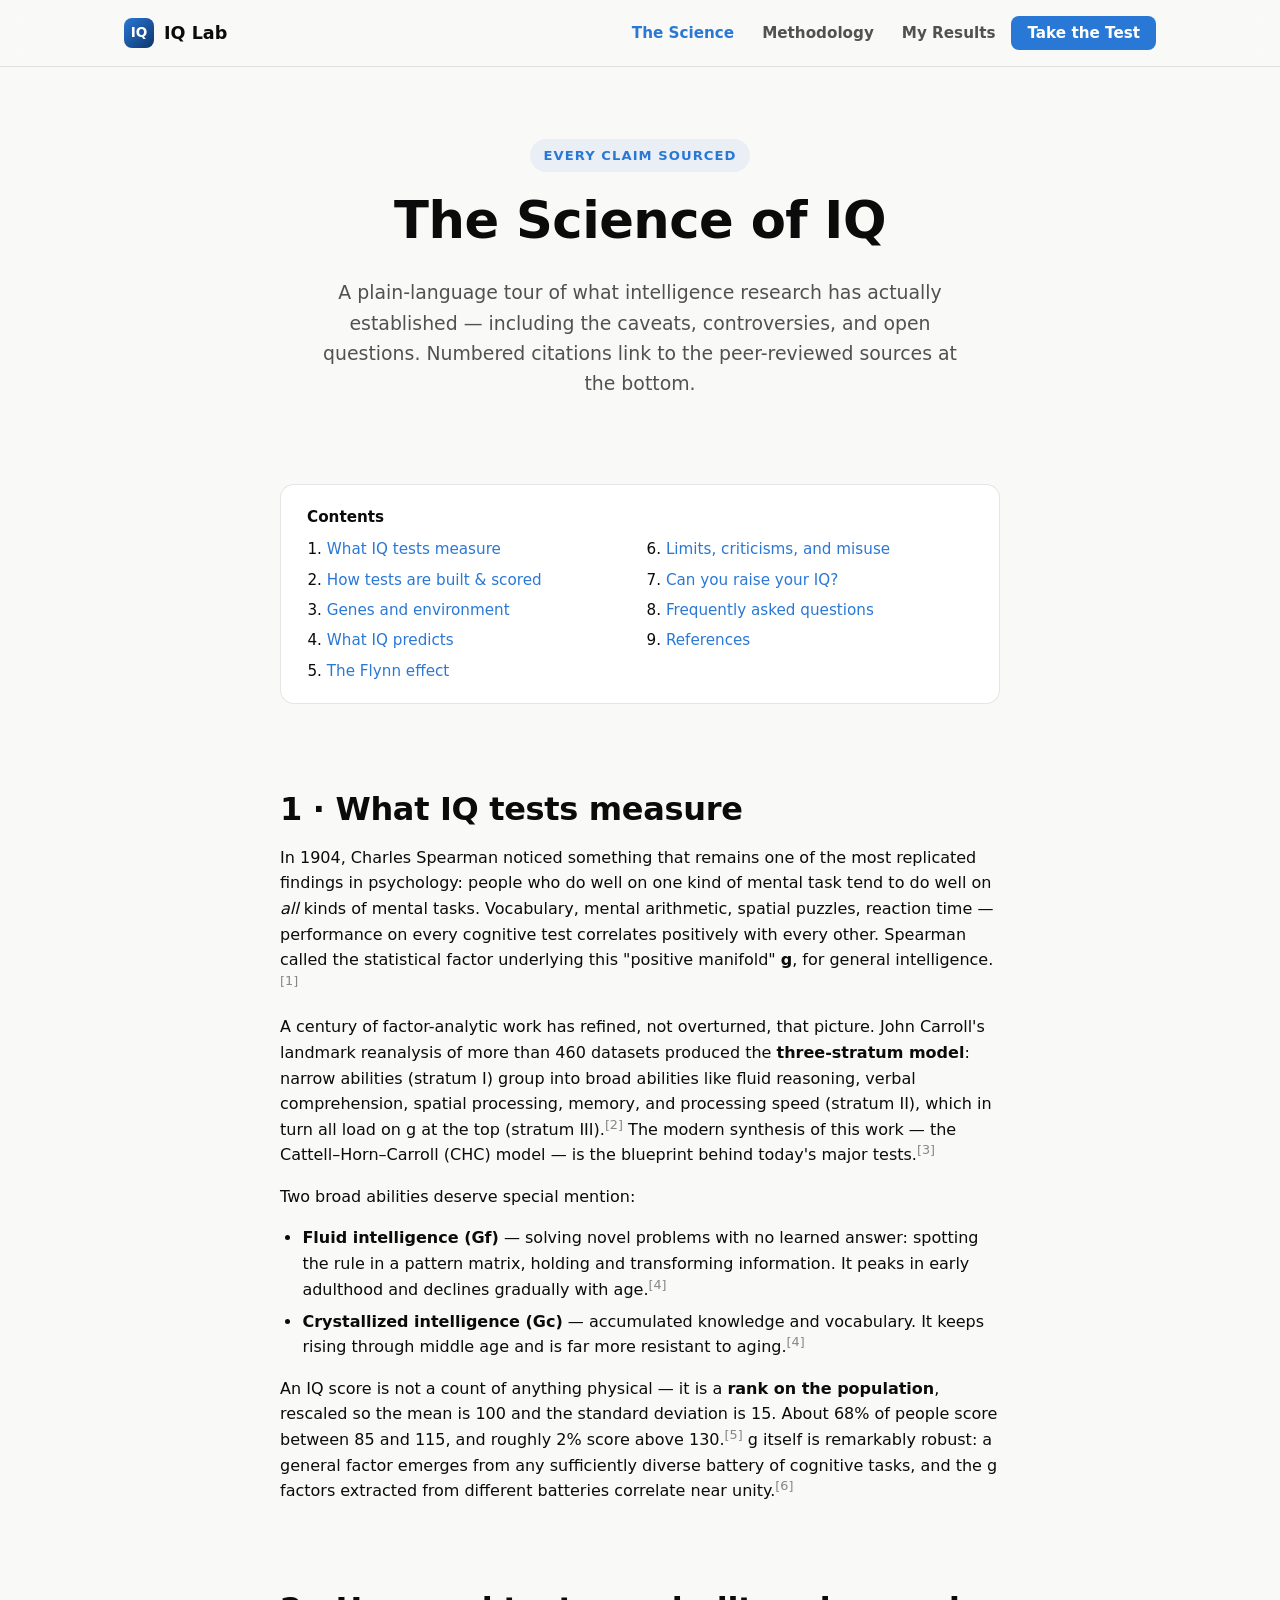
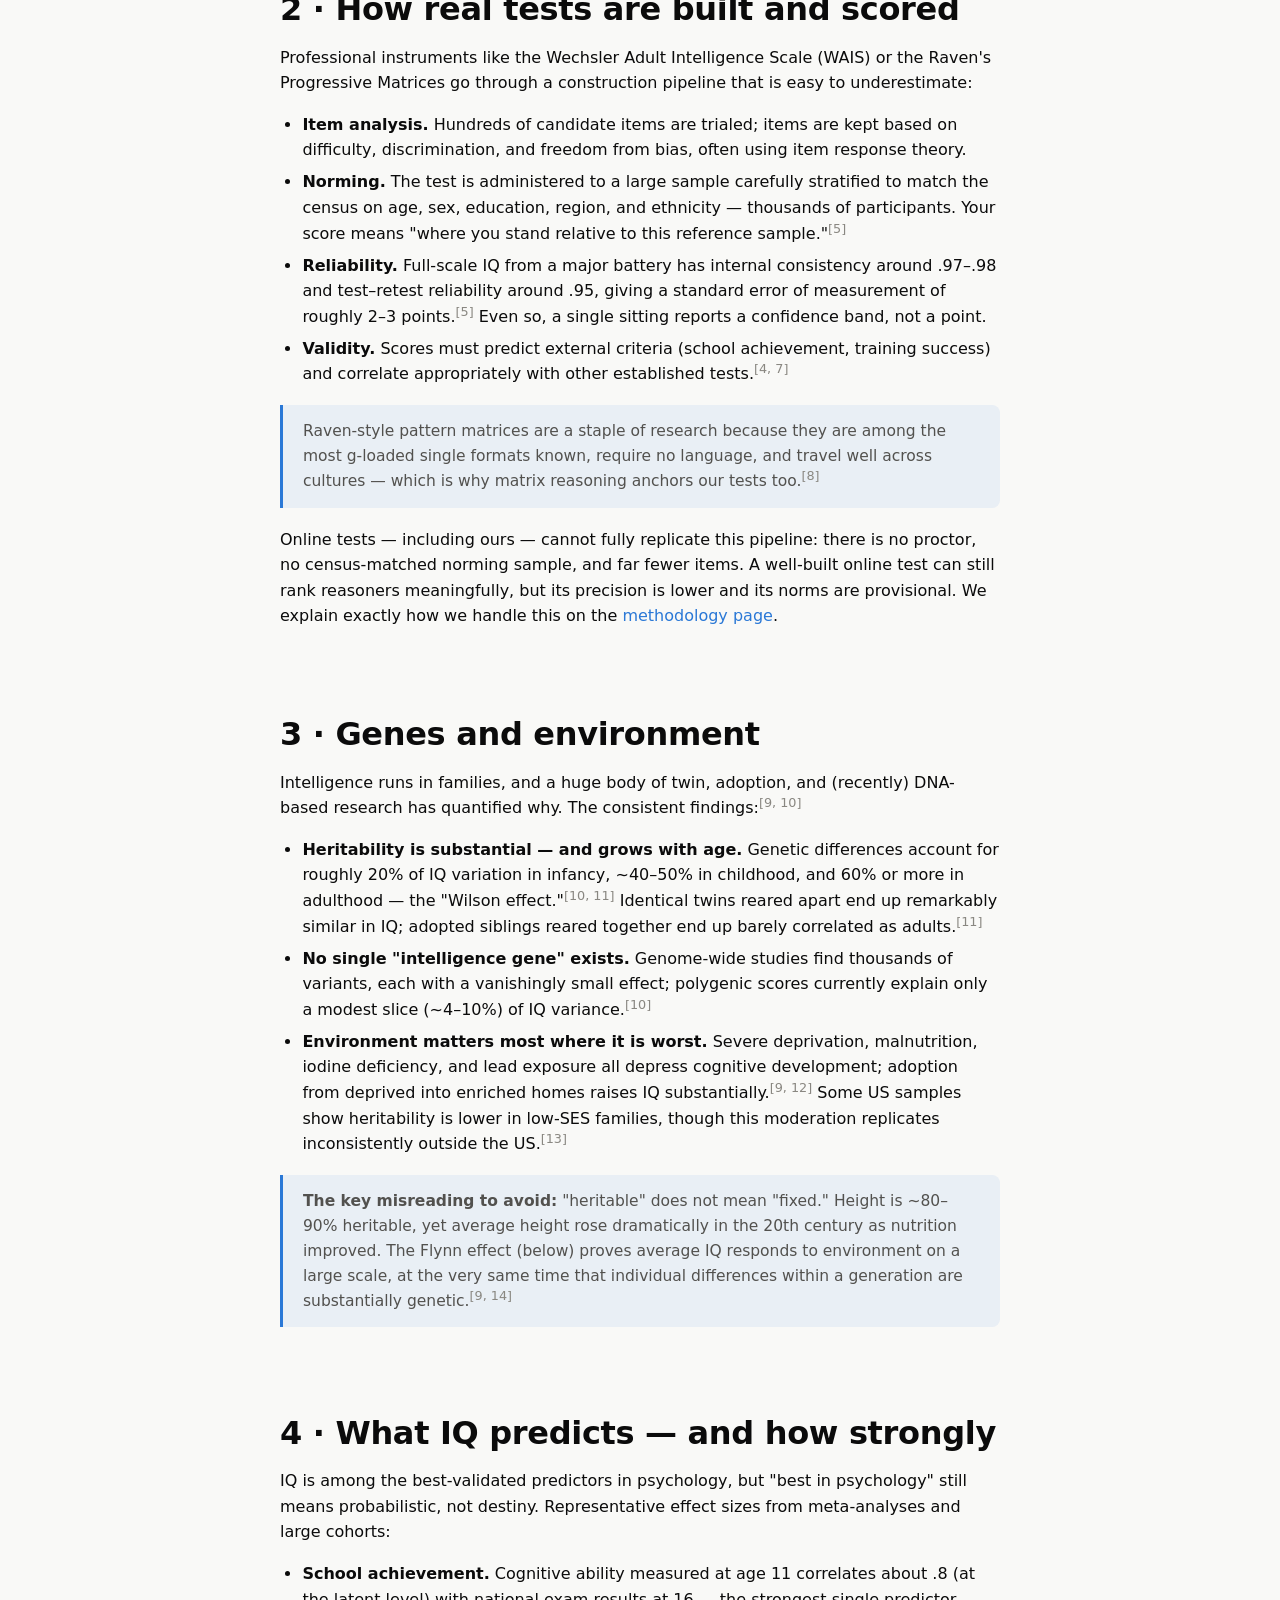
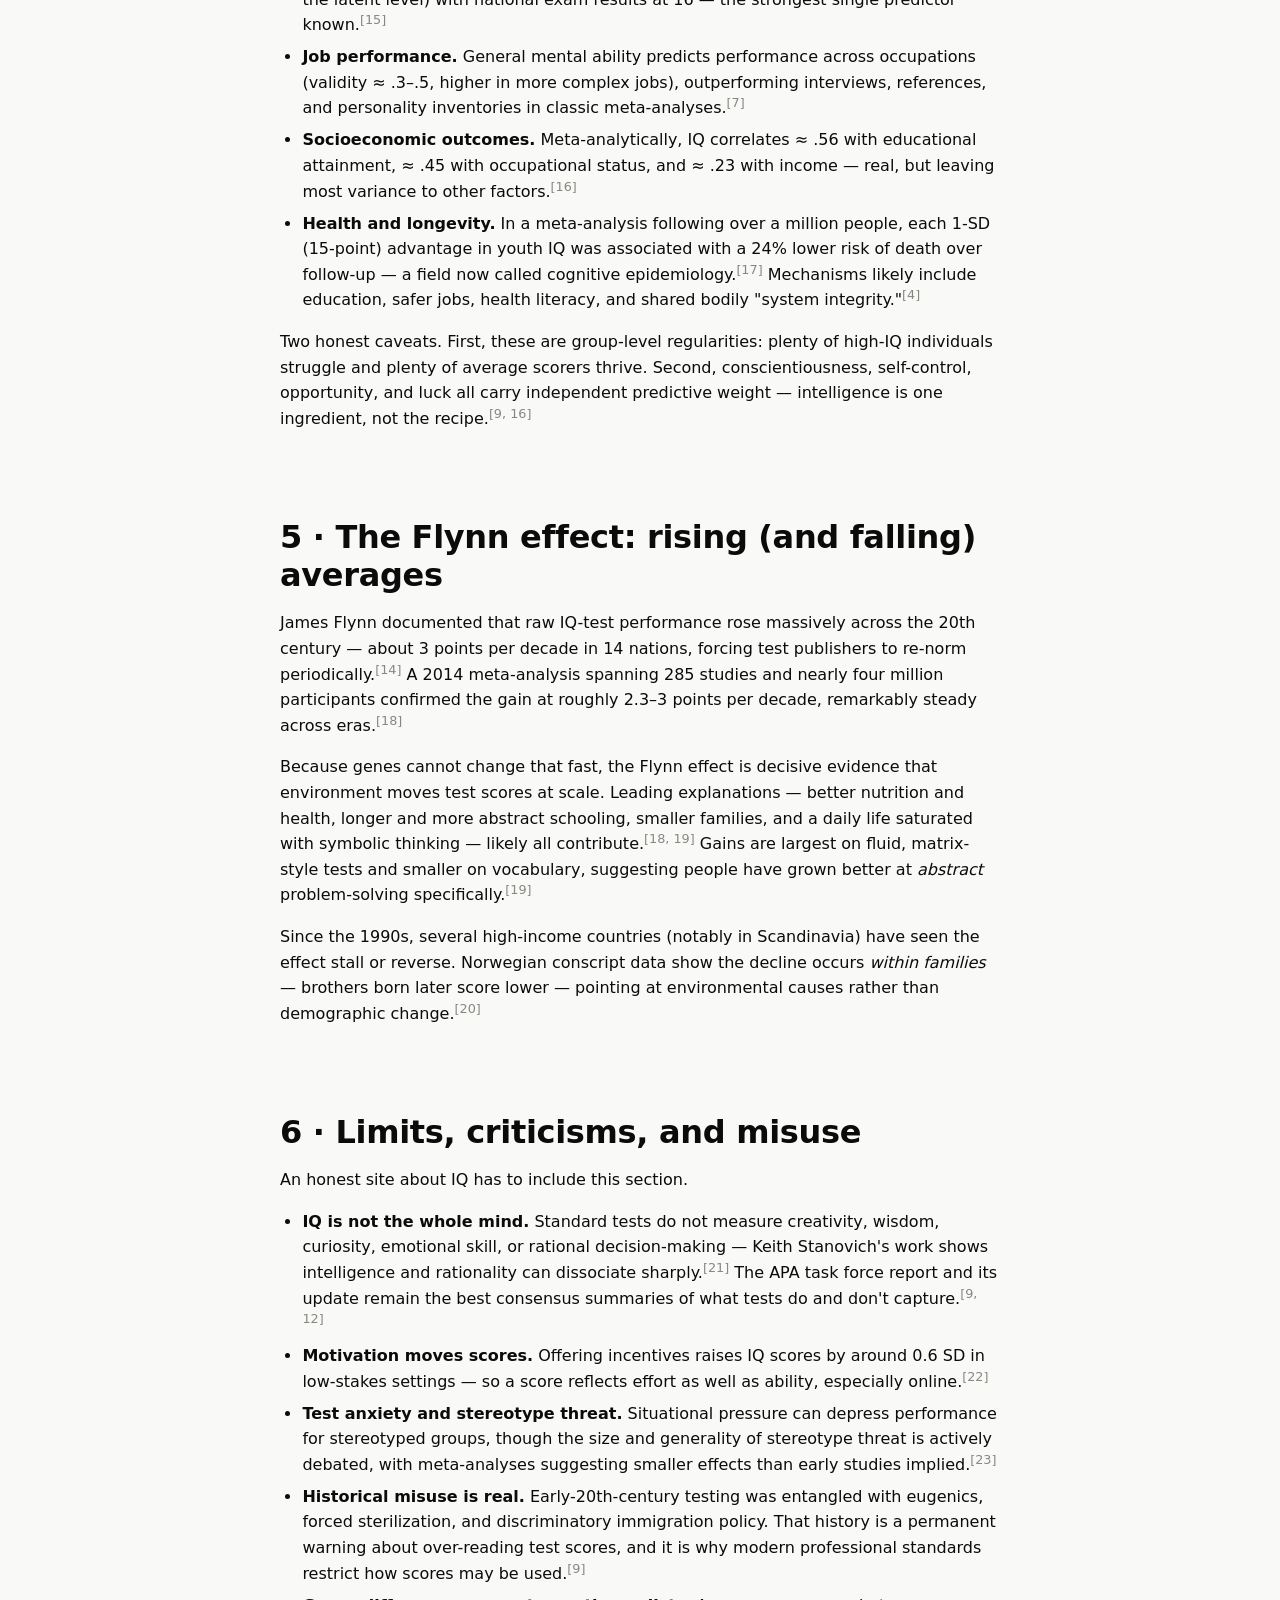
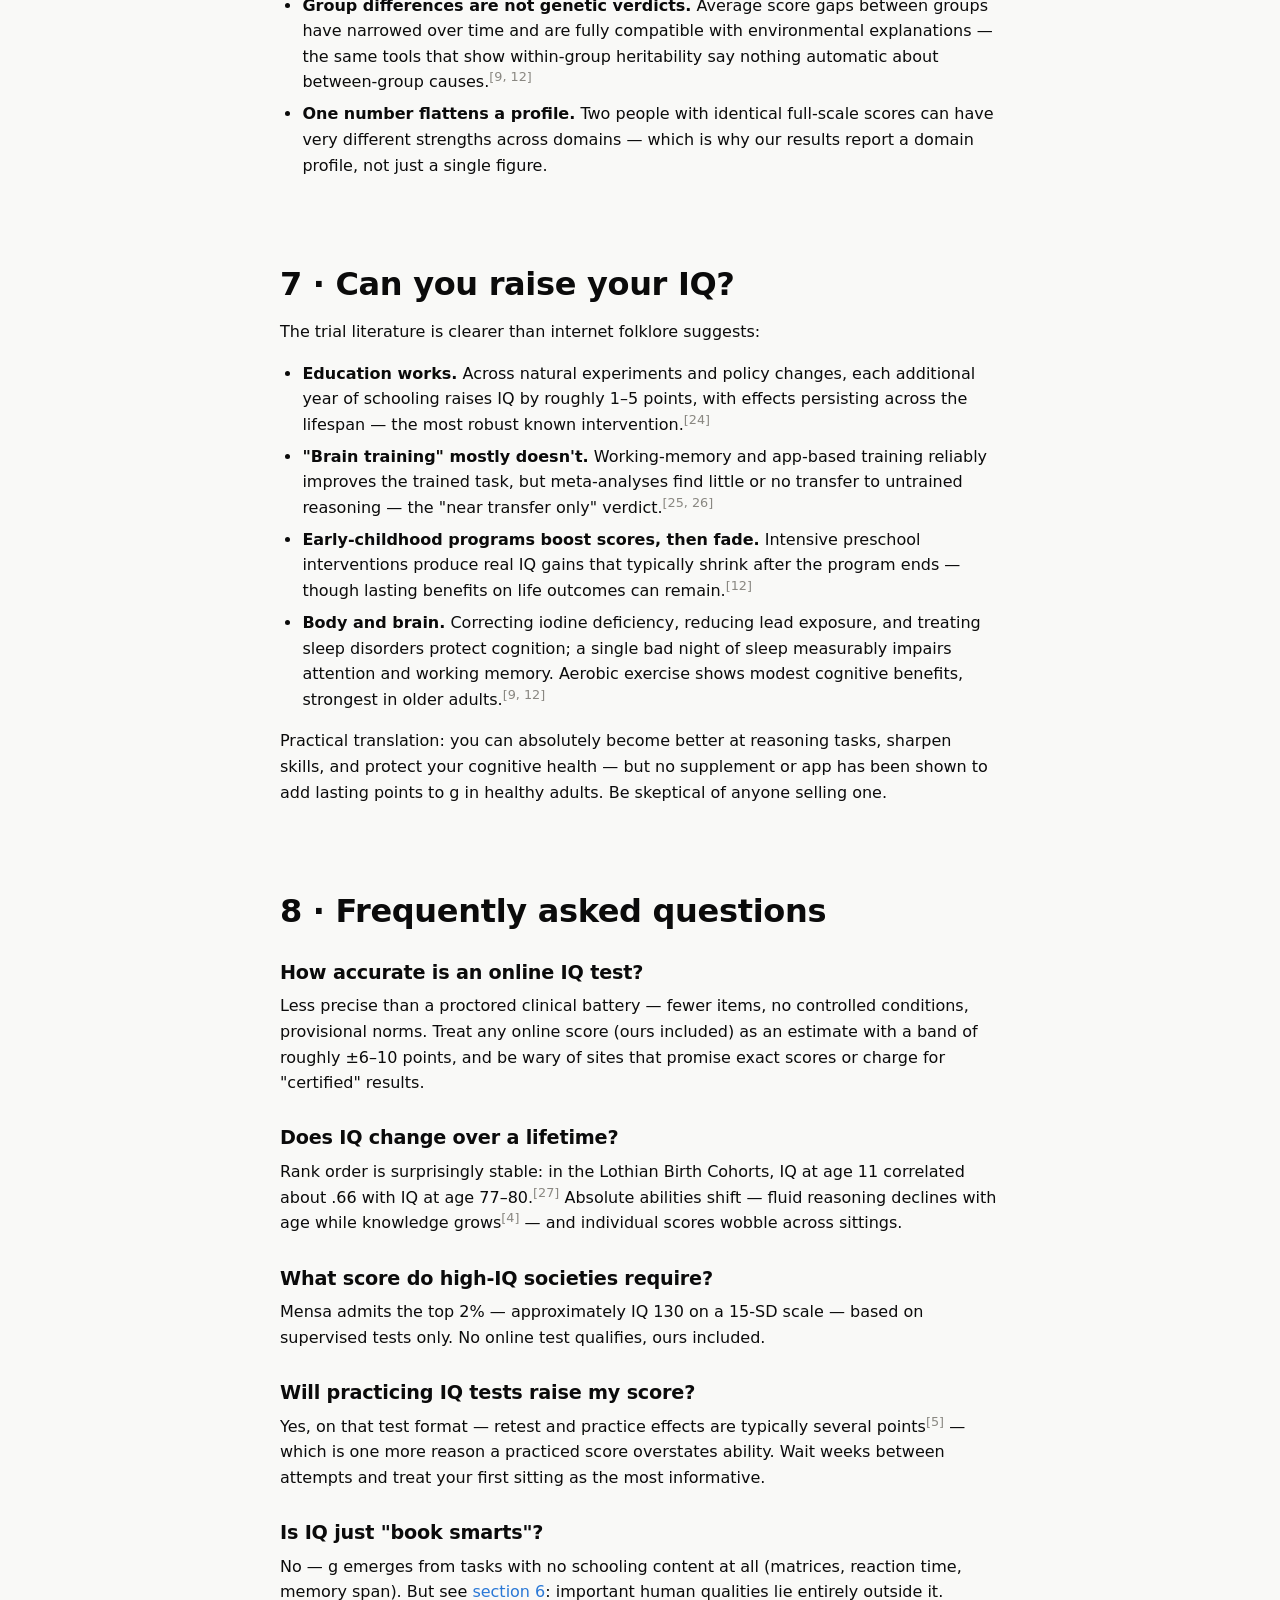
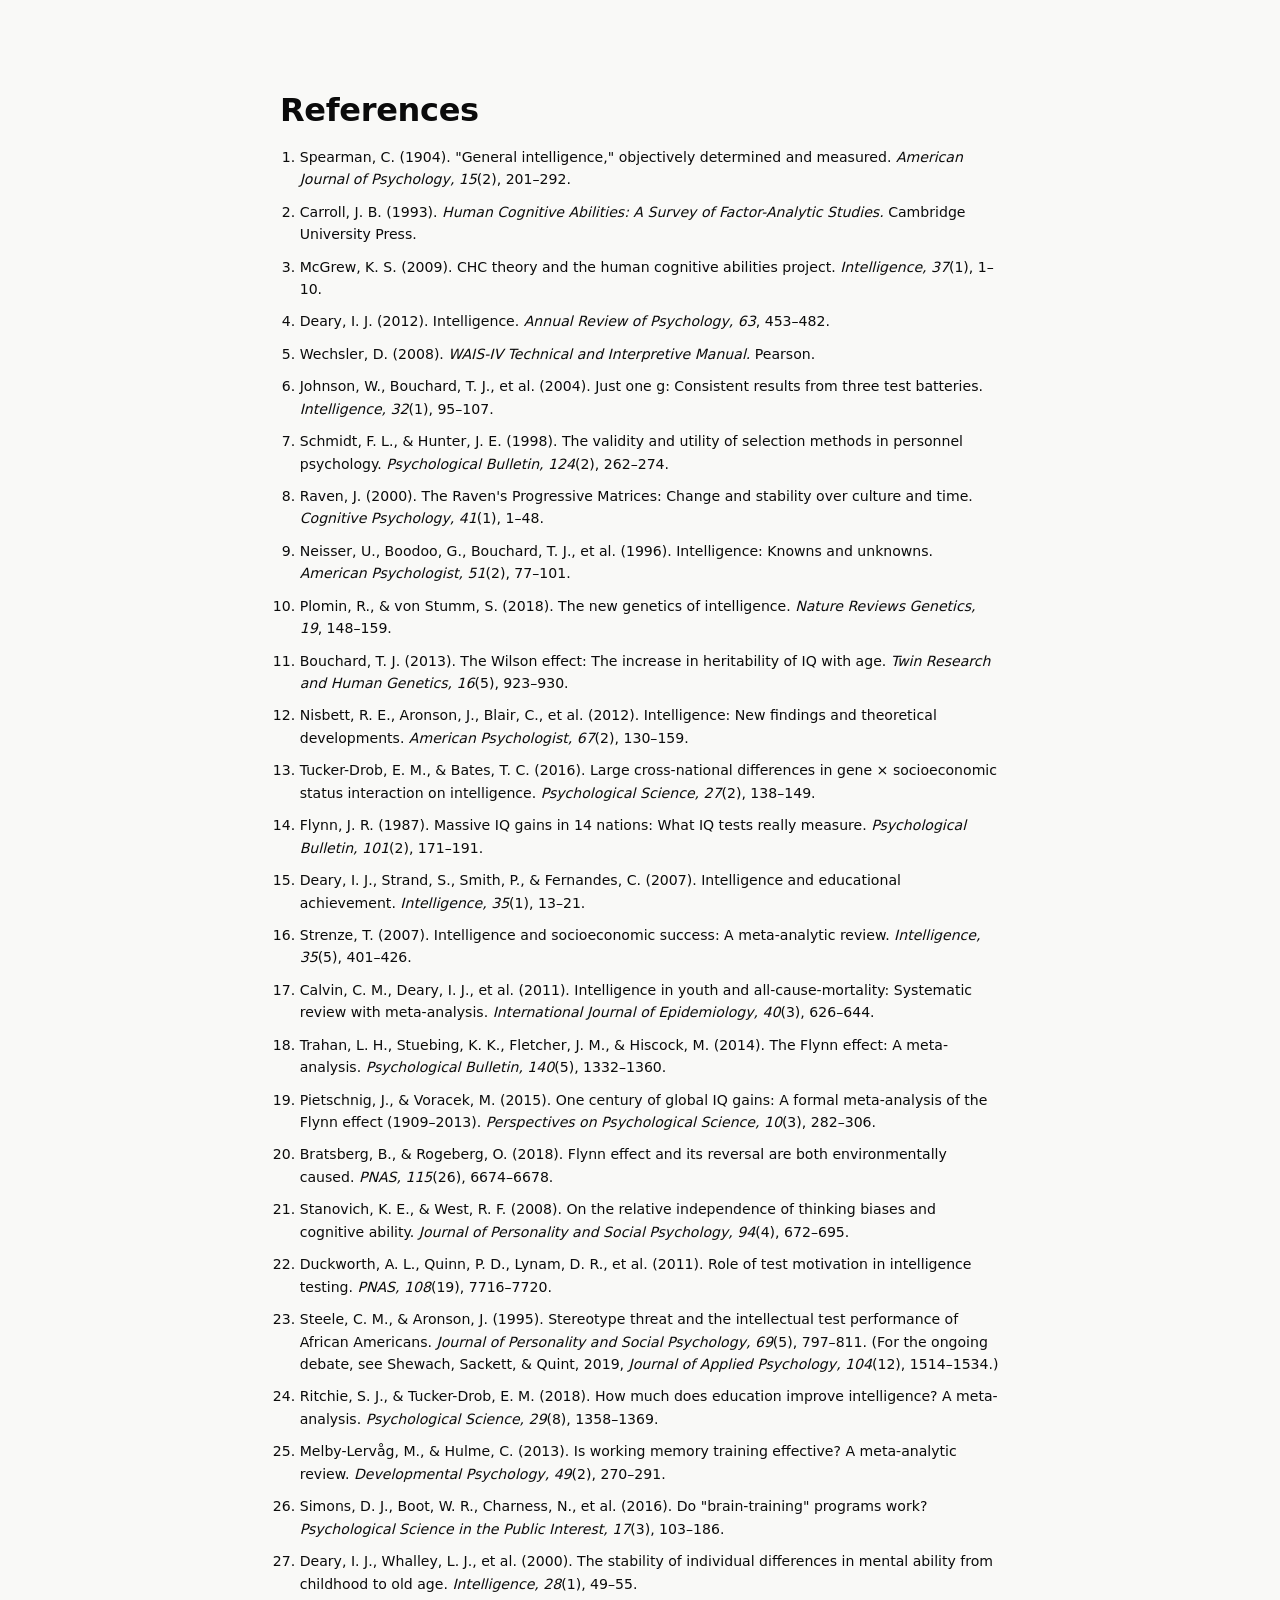
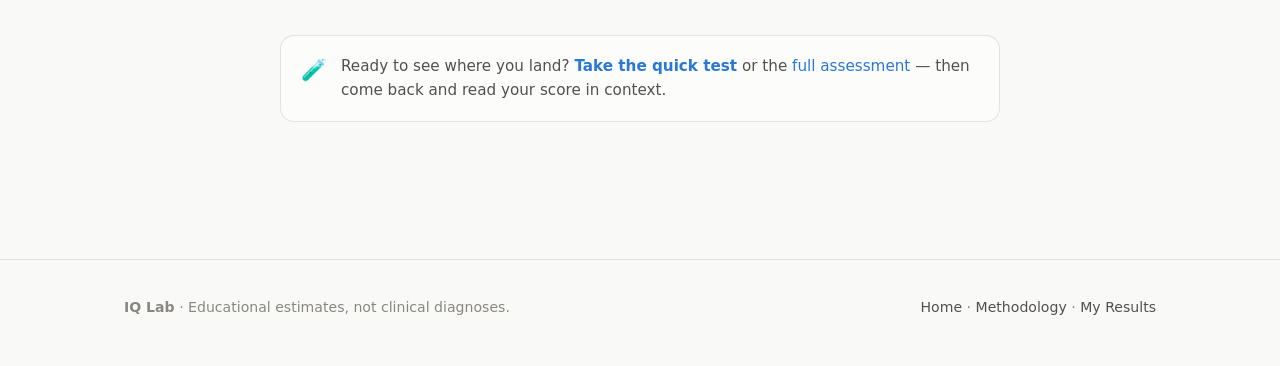
==== learn.html @ a3de23c7 "IQ Lab: research-based IQ testing and education site Co-Authored-By: Claude Fable 5 <noreply@anthrop" ====
<!DOCTYPE html>
<html lang="en">
<head>
<meta charset="UTF-8">
<meta name="viewport" content="width=device-width, initial-scale=1.0">
<title>The Science of IQ — IQ Lab</title>
<meta name="description" content="What a century of peer-reviewed research says about intelligence: the g factor, genes and environment, the Flynn effect, what IQ predicts, and its limits.">
<link rel="stylesheet" href="css/style.css">
<link rel="icon" href="data:image/svg+xml,<svg xmlns='http://www.w3.org/2000/svg' viewBox='0 0 100 100'><text y='.9em' font-size='90'>🧠</text></svg>">
</head>
<body>

<nav class="nav">
  <div class="nav-inner">
    <a class="logo" href="index.html"><span class="logo-mark">IQ</span> IQ Lab</a>
    <div class="nav-links">
      <a href="learn.html" class="active">The Science</a>
      <a href="methodology.html">Methodology</a>
      <a href="results.html">My Results</a>
      <a class="btn" href="test.html?mode=short" style="padding:8px 16px">Take the Test</a>
    </div>
  </div>
</nav>

<header class="hero" style="padding-bottom:10px">
  <div class="container">
    <span class="eyebrow">Every claim sourced</span>
    <h1>The Science of IQ</h1>
    <p class="lede">A plain-language tour of what intelligence research has actually established —
    including the caveats, controversies, and open questions. Numbered citations link to the
    peer-reviewed sources at the bottom.</p>
  </div>
</header>

<main class="container prose section" style="padding-top:20px">

  <div class="toc">
    <strong>Contents</strong>
    <ol>
      <li><a href="#what-is-iq">What IQ tests measure</a></li>
      <li><a href="#how-built">How tests are built & scored</a></li>
      <li><a href="#nature-nurture">Genes and environment</a></li>
      <li><a href="#predicts">What IQ predicts</a></li>
      <li><a href="#flynn">The Flynn effect</a></li>
      <li><a href="#limits">Limits, criticisms, and misuse</a></li>
      <li><a href="#improve">Can you raise your IQ?</a></li>
      <li><a href="#faq">Frequently asked questions</a></li>
      <li><a href="#refs">References</a></li>
    </ol>
  </div>

  <h2 id="what-is-iq">1 · What IQ tests measure</h2>
  <p>In 1904, Charles Spearman noticed something that remains one of the most replicated findings in
  psychology: people who do well on one kind of mental task tend to do well on <em>all</em> kinds of mental
  tasks. Vocabulary, mental arithmetic, spatial puzzles, reaction time — performance on every cognitive test
  correlates positively with every other. Spearman called the statistical factor underlying this "positive
  manifold" <strong>g</strong>, for general intelligence.<span class="cite">[1]</span></p>
  <p>A century of factor-analytic work has refined, not overturned, that picture. John Carroll's landmark
  reanalysis of more than 460 datasets produced the <strong>three-stratum model</strong>: narrow abilities
  (stratum I) group into broad abilities like fluid reasoning, verbal comprehension, spatial processing,
  memory, and processing speed (stratum II), which in turn all load on g at the top (stratum III).<span class="cite">[2]</span>
  The modern synthesis of this work — the Cattell–Horn–Carroll (CHC) model — is the blueprint behind
  today's major tests.<span class="cite">[3]</span></p>
  <p>Two broad abilities deserve special mention:</p>
  <ul>
    <li><strong>Fluid intelligence (Gf)</strong> — solving novel problems with no learned answer: spotting the
    rule in a pattern matrix, holding and transforming information. It peaks in early adulthood and declines
    gradually with age.<span class="cite">[4]</span></li>
    <li><strong>Crystallized intelligence (Gc)</strong> — accumulated knowledge and vocabulary. It keeps
    rising through middle age and is far more resistant to aging.<span class="cite">[4]</span></li>
  </ul>
  <p>An IQ score is not a count of anything physical — it is a <strong>rank on the population</strong>,
  rescaled so the mean is 100 and the standard deviation is 15. About 68% of people score between 85 and
  115, and roughly 2% score above 130.<span class="cite">[5]</span> g itself is remarkably robust: a general factor
  emerges from any sufficiently diverse battery of cognitive tasks, and the g factors extracted from
  different batteries correlate near unity.<span class="cite">[6]</span></p>

  <h2 id="how-built">2 · How real tests are built and scored</h2>
  <p>Professional instruments like the Wechsler Adult Intelligence Scale (WAIS) or the Raven's Progressive
  Matrices go through a construction pipeline that is easy to underestimate:</p>
  <ul>
    <li><strong>Item analysis.</strong> Hundreds of candidate items are trialed; items are kept based on
    difficulty, discrimination, and freedom from bias, often using item response theory.</li>
    <li><strong>Norming.</strong> The test is administered to a large sample carefully stratified to match
    the census on age, sex, education, region, and ethnicity — thousands of participants. Your score means
    "where you stand relative to this reference sample."<span class="cite">[5]</span></li>
    <li><strong>Reliability.</strong> Full-scale IQ from a major battery has internal consistency around
    .97–.98 and test–retest reliability around .95, giving a standard error of measurement of roughly
    2–3 points.<span class="cite">[5]</span> Even so, a single sitting reports a confidence band, not a point.</li>
    <li><strong>Validity.</strong> Scores must predict external criteria (school achievement, training
    success) and correlate appropriately with other established tests.<span class="cite">[4, 7]</span></li>
  </ul>
  <blockquote>Raven-style pattern matrices are a staple of research because they are among the most
  g-loaded single formats known, require no language, and travel well across cultures — which is why
  matrix reasoning anchors our tests too.<span class="cite">[8]</span></blockquote>
  <p>Online tests — including ours — cannot fully replicate this pipeline: there is no proctor, no
  census-matched norming sample, and far fewer items. A well-built online test can still rank reasoners
  meaningfully, but its precision is lower and its norms are provisional. We explain exactly how we handle
  this on the <a href="methodology.html">methodology page</a>.</p>

  <h2 id="nature-nurture">3 · Genes and environment</h2>
  <p>Intelligence runs in families, and a huge body of twin, adoption, and (recently) DNA-based research
  has quantified why. The consistent findings:<span class="cite">[9, 10]</span></p>
  <ul>
    <li><strong>Heritability is substantial — and grows with age.</strong> Genetic differences account for
    roughly 20% of IQ variation in infancy, ~40–50% in childhood, and 60% or more in adulthood — the
    "Wilson effect."<span class="cite">[10, 11]</span> Identical twins reared apart end up remarkably similar in IQ;
    adopted siblings reared together end up barely correlated as adults.<span class="cite">[11]</span></li>
    <li><strong>No single "intelligence gene" exists.</strong> Genome-wide studies find thousands of variants,
    each with a vanishingly small effect; polygenic scores currently explain only a modest slice
    (~4–10%) of IQ variance.<span class="cite">[10]</span></li>
    <li><strong>Environment matters most where it is worst.</strong> Severe deprivation, malnutrition,
    iodine deficiency, and lead exposure all depress cognitive development; adoption from deprived into
    enriched homes raises IQ substantially.<span class="cite">[9, 12]</span> Some US samples show heritability is
    lower in low-SES families, though this moderation replicates inconsistently outside the US.<span class="cite">[13]</span></li>
  </ul>
  <blockquote><strong>The key misreading to avoid:</strong> "heritable" does not mean "fixed." Height is
  ~80–90% heritable, yet average height rose dramatically in the 20th century as nutrition improved. The
  Flynn effect (below) proves average IQ responds to environment on a large scale, at the very same time
  that individual differences within a generation are substantially genetic.<span class="cite">[9, 14]</span></blockquote>

  <h2 id="predicts">4 · What IQ predicts — and how strongly</h2>
  <p>IQ is among the best-validated predictors in psychology, but "best in psychology" still means
  probabilistic, not destiny. Representative effect sizes from meta-analyses and large cohorts:</p>
  <ul>
    <li><strong>School achievement.</strong> Cognitive ability measured at age 11 correlates about .8 (at
    the latent level) with national exam results at 16 — the strongest single predictor known.<span class="cite">[15]</span></li>
    <li><strong>Job performance.</strong> General mental ability predicts performance across occupations
    (validity ≈ .3–.5, higher in more complex jobs), outperforming interviews, references, and
    personality inventories in classic meta-analyses.<span class="cite">[7]</span></li>
    <li><strong>Socioeconomic outcomes.</strong> Meta-analytically, IQ correlates ≈ .56 with educational
    attainment, ≈ .45 with occupational status, and ≈ .23 with income — real, but leaving most variance
    to other factors.<span class="cite">[16]</span></li>
    <li><strong>Health and longevity.</strong> In a meta-analysis following over a million people, each
    1-SD (15-point) advantage in youth IQ was associated with a 24% lower risk of death over follow-up —
    a field now called cognitive epidemiology.<span class="cite">[17]</span> Mechanisms likely include education,
    safer jobs, health literacy, and shared bodily "system integrity."<span class="cite">[4]</span></li>
  </ul>
  <p>Two honest caveats. First, these are group-level regularities: plenty of high-IQ individuals struggle
  and plenty of average scorers thrive. Second, conscientiousness, self-control, opportunity, and luck all
  carry independent predictive weight — intelligence is one ingredient, not the recipe.<span class="cite">[9, 16]</span></p>

  <h2 id="flynn">5 · The Flynn effect: rising (and falling) averages</h2>
  <p>James Flynn documented that raw IQ-test performance rose massively across the 20th century — about
  3 points per decade in 14 nations, forcing test publishers to re-norm periodically.<span class="cite">[14]</span>
  A 2014 meta-analysis spanning 285 studies and nearly four million participants confirmed the gain at
  roughly 2.3–3 points per decade, remarkably steady across eras.<span class="cite">[18]</span></p>
  <p>Because genes cannot change that fast, the Flynn effect is decisive evidence that environment moves
  test scores at scale. Leading explanations — better nutrition and health, longer and more abstract
  schooling, smaller families, and a daily life saturated with symbolic thinking — likely all
  contribute.<span class="cite">[18, 19]</span> Gains are largest on fluid, matrix-style tests and smaller on
  vocabulary, suggesting people have grown better at <em>abstract</em> problem-solving specifically.<span class="cite">[19]</span></p>
  <p>Since the 1990s, several high-income countries (notably in Scandinavia) have seen the effect stall or
  reverse. Norwegian conscript data show the decline occurs <em>within families</em> — brothers born later
  score lower — pointing at environmental causes rather than demographic change.<span class="cite">[20]</span></p>

  <h2 id="limits">6 · Limits, criticisms, and misuse</h2>
  <p>An honest site about IQ has to include this section.</p>
  <ul>
    <li><strong>IQ is not the whole mind.</strong> Standard tests do not measure creativity, wisdom,
    curiosity, emotional skill, or rational decision-making — Keith Stanovich's work shows intelligence and
    rationality can dissociate sharply.<span class="cite">[21]</span> The APA task force report and its update remain
    the best consensus summaries of what tests do and don't capture.<span class="cite">[9, 12]</span></li>
    <li><strong>Motivation moves scores.</strong> Offering incentives raises IQ scores by around 0.6 SD in
    low-stakes settings — so a score reflects effort as well as ability, especially online.<span class="cite">[22]</span></li>
    <li><strong>Test anxiety and stereotype threat.</strong> Situational pressure can depress performance
    for stereotyped groups, though the size and generality of stereotype threat is actively debated, with
    meta-analyses suggesting smaller effects than early studies implied.<span class="cite">[23]</span></li>
    <li><strong>Historical misuse is real.</strong> Early-20th-century testing was entangled with eugenics,
    forced sterilization, and discriminatory immigration policy. That history is a permanent warning about
    over-reading test scores, and it is why modern professional standards restrict how scores may be
    used.<span class="cite">[9]</span></li>
    <li><strong>Group differences are not genetic verdicts.</strong> Average score gaps between groups have
    narrowed over time and are fully compatible with environmental explanations — the same tools that show
    within-group heritability say nothing automatic about between-group causes.<span class="cite">[9, 12]</span></li>
    <li><strong>One number flattens a profile.</strong> Two people with identical full-scale scores can have
    very different strengths across domains — which is why our results report a domain profile, not just a
    single figure.</li>
  </ul>

  <h2 id="improve">7 · Can you raise your IQ?</h2>
  <p>The trial literature is clearer than internet folklore suggests:</p>
  <ul>
    <li><strong>Education works.</strong> Across natural experiments and policy changes, each additional
    year of schooling raises IQ by roughly 1–5 points, with effects persisting across the
    lifespan — the most robust known intervention.<span class="cite">[24]</span></li>
    <li><strong>"Brain training" mostly doesn't.</strong> Working-memory and app-based training reliably
    improves the trained task, but meta-analyses find little or no transfer to untrained reasoning —
    the "near transfer only" verdict.<span class="cite">[25, 26]</span></li>
    <li><strong>Early-childhood programs boost scores, then fade.</strong> Intensive preschool interventions
    produce real IQ gains that typically shrink after the program ends — though lasting benefits on life
    outcomes can remain.<span class="cite">[12]</span></li>
    <li><strong>Body and brain.</strong> Correcting iodine deficiency, reducing lead exposure, and treating
    sleep disorders protect cognition; a single bad night of sleep measurably impairs attention and working
    memory. Aerobic exercise shows modest cognitive benefits, strongest in older adults.<span class="cite">[9, 12]</span></li>
  </ul>
  <p>Practical translation: you can absolutely become better at reasoning tasks, sharpen skills, and protect
  your cognitive health — but no supplement or app has been shown to add lasting points to g in healthy
  adults. Be skeptical of anyone selling one.</p>

  <h2 id="faq">8 · Frequently asked questions</h2>
  <h3>How accurate is an online IQ test?</h3>
  <p>Less precise than a proctored clinical battery — fewer items, no controlled conditions, provisional
  norms. Treat any online score (ours included) as an estimate with a band of roughly ±6–10 points, and be
  wary of sites that promise exact scores or charge for "certified" results.</p>
  <h3>Does IQ change over a lifetime?</h3>
  <p>Rank order is surprisingly stable: in the Lothian Birth Cohorts, IQ at age 11 correlated about .66
  with IQ at age 77–80.<span class="cite">[27]</span> Absolute abilities shift — fluid reasoning declines with age
  while knowledge grows<span class="cite">[4]</span> — and individual scores wobble across sittings.</p>
  <h3>What score do high-IQ societies require?</h3>
  <p>Mensa admits the top 2% — approximately IQ 130 on a 15-SD scale — based on supervised tests only.
  No online test qualifies, ours included.</p>
  <h3>Will practicing IQ tests raise my score?</h3>
  <p>Yes, on that test format — retest and practice effects are typically several points<span class="cite">[5]</span> —
  which is one more reason a practiced score overstates ability. Wait weeks between attempts and treat your
  first sitting as the most informative.</p>
  <h3>Is IQ just "book smarts"?</h3>
  <p>No — g emerges from tasks with no schooling content at all (matrices, reaction time, memory span). But
  see <a href="#limits">section 6</a>: important human qualities lie entirely outside it.</p>

  <h2 id="refs">References</h2>
  <ol class="refs">
    <li id="r1">Spearman, C. (1904). "General intelligence," objectively determined and measured. <em>American Journal of Psychology, 15</em>(2), 201–292.</li>
    <li id="r2">Carroll, J. B. (1993). <em>Human Cognitive Abilities: A Survey of Factor-Analytic Studies.</em> Cambridge University Press.</li>
    <li id="r3">McGrew, K. S. (2009). CHC theory and the human cognitive abilities project. <em>Intelligence, 37</em>(1), 1–10.</li>
    <li id="r4">Deary, I. J. (2012). Intelligence. <em>Annual Review of Psychology, 63</em>, 453–482.</li>
    <li id="r5">Wechsler, D. (2008). <em>WAIS-IV Technical and Interpretive Manual.</em> Pearson.</li>
    <li id="r6">Johnson, W., Bouchard, T. J., et al. (2004). Just one g: Consistent results from three test batteries. <em>Intelligence, 32</em>(1), 95–107.</li>
    <li id="r7">Schmidt, F. L., & Hunter, J. E. (1998). The validity and utility of selection methods in personnel psychology. <em>Psychological Bulletin, 124</em>(2), 262–274.</li>
    <li id="r8">Raven, J. (2000). The Raven's Progressive Matrices: Change and stability over culture and time. <em>Cognitive Psychology, 41</em>(1), 1–48.</li>
    <li id="r9">Neisser, U., Boodoo, G., Bouchard, T. J., et al. (1996). Intelligence: Knowns and unknowns. <em>American Psychologist, 51</em>(2), 77–101.</li>
    <li id="r10">Plomin, R., & von Stumm, S. (2018). The new genetics of intelligence. <em>Nature Reviews Genetics, 19</em>, 148–159.</li>
    <li id="r11">Bouchard, T. J. (2013). The Wilson effect: The increase in heritability of IQ with age. <em>Twin Research and Human Genetics, 16</em>(5), 923–930.</li>
    <li id="r12">Nisbett, R. E., Aronson, J., Blair, C., et al. (2012). Intelligence: New findings and theoretical developments. <em>American Psychologist, 67</em>(2), 130–159.</li>
    <li id="r13">Tucker-Drob, E. M., & Bates, T. C. (2016). Large cross-national differences in gene × socioeconomic status interaction on intelligence. <em>Psychological Science, 27</em>(2), 138–149.</li>
    <li id="r14">Flynn, J. R. (1987). Massive IQ gains in 14 nations: What IQ tests really measure. <em>Psychological Bulletin, 101</em>(2), 171–191.</li>
    <li id="r15">Deary, I. J., Strand, S., Smith, P., & Fernandes, C. (2007). Intelligence and educational achievement. <em>Intelligence, 35</em>(1), 13–21.</li>
    <li id="r16">Strenze, T. (2007). Intelligence and socioeconomic success: A meta-analytic review. <em>Intelligence, 35</em>(5), 401–426.</li>
    <li id="r17">Calvin, C. M., Deary, I. J., et al. (2011). Intelligence in youth and all-cause-mortality: Systematic review with meta-analysis. <em>International Journal of Epidemiology, 40</em>(3), 626–644.</li>
    <li id="r18">Trahan, L. H., Stuebing, K. K., Fletcher, J. M., & Hiscock, M. (2014). The Flynn effect: A meta-analysis. <em>Psychological Bulletin, 140</em>(5), 1332–1360.</li>
    <li id="r19">Pietschnig, J., & Voracek, M. (2015). One century of global IQ gains: A formal meta-analysis of the Flynn effect (1909–2013). <em>Perspectives on Psychological Science, 10</em>(3), 282–306.</li>
    <li id="r20">Bratsberg, B., & Rogeberg, O. (2018). Flynn effect and its reversal are both environmentally caused. <em>PNAS, 115</em>(26), 6674–6678.</li>
    <li id="r21">Stanovich, K. E., & West, R. F. (2008). On the relative independence of thinking biases and cognitive ability. <em>Journal of Personality and Social Psychology, 94</em>(4), 672–695.</li>
    <li id="r22">Duckworth, A. L., Quinn, P. D., Lynam, D. R., et al. (2011). Role of test motivation in intelligence testing. <em>PNAS, 108</em>(19), 7716–7720.</li>
    <li id="r23">Steele, C. M., & Aronson, J. (1995). Stereotype threat and the intellectual test performance of African Americans. <em>Journal of Personality and Social Psychology, 69</em>(5), 797–811. (For the ongoing debate, see Shewach, Sackett, & Quint, 2019, <em>Journal of Applied Psychology, 104</em>(12), 1514–1534.)</li>
    <li id="r24">Ritchie, S. J., & Tucker-Drob, E. M. (2018). How much does education improve intelligence? A meta-analysis. <em>Psychological Science, 29</em>(8), 1358–1369.</li>
    <li id="r25">Melby-Lervåg, M., & Hulme, C. (2013). Is working memory training effective? A meta-analytic review. <em>Developmental Psychology, 49</em>(2), 270–291.</li>
    <li id="r26">Simons, D. J., Boot, W. R., Charness, N., et al. (2016). Do "brain-training" programs work? <em>Psychological Science in the Public Interest, 17</em>(3), 103–186.</li>
    <li id="r27">Deary, I. J., Whalley, L. J., et al. (2000). The stability of individual differences in mental ability from childhood to old age. <em>Intelligence, 28</em>(1), 49–55.</li>
  </ol>

  <div class="callout" style="margin-top:40px">
    <span class="em">🧪</span>
    <div>Ready to see where you land? <a href="test.html?mode=short"><strong>Take the quick test</strong></a>
    or the <a href="test.html?mode=long">full assessment</a> — then come back and read your score in context.</div>
  </div>
</main>

<footer class="footer">
  <div class="footer-inner">
    <div class="disclaimer"><strong>IQ Lab</strong> · Educational estimates, not clinical diagnoses.</div>
    <div><a href="index.html">Home</a> · <a href="methodology.html">Methodology</a> · <a href="results.html">My Results</a></div>
  </div>
</footer>

</body>
</html>
---- css/style.css ----
/* IQ Lab — global styles */

:root {
  color-scheme: light;
  --surface: #fcfcfb;
  --page: #f9f9f7;
  --card: #ffffff;
  --ink: #0b0b0b;
  --ink-2: #52514e;
  --ink-3: #898781;
  --grid: #e1e0d9;
  --baseline: #c3c2b7;
  --border: rgba(11, 11, 11, 0.10);
  --brand: #2a78d6;
  --brand-deep: #0d366b;
  --brand-soft: #cde2fb;
  --brand-wash: rgba(42, 120, 214, 0.08);
  --accent: #eb6834;
  --good: #0ca30c;
  --good-text: #006300;
  --critical: #d03b3b;
  --radius: 14px;
  --radius-sm: 8px;
  --shadow: 0 1px 2px rgba(11, 11, 11, 0.04), 0 8px 24px rgba(11, 11, 11, 0.06);
  --font: system-ui, -apple-system, "Segoe UI", sans-serif;
}

@media (prefers-color-scheme: dark) {
  :root {
    color-scheme: dark;
    --surface: #1a1a19;
    --page: #0d0d0d;
    --card: #1a1a19;
    --ink: #ffffff;
    --ink-2: #c3c2b7;
    --ink-3: #898781;
    --grid: #2c2c2a;
    --baseline: #383835;
    --border: rgba(255, 255, 255, 0.10);
    --brand: #3987e5;
    --brand-deep: #9ec5f4;
    --brand-soft: #184f95;
    --brand-wash: rgba(57, 135, 229, 0.12);
    --accent: #d95926;
    --good: #0ca30c;
    --good-text: #0ca30c;
    --critical: #e66767;
    --shadow: 0 1px 2px rgba(0, 0, 0, 0.3), 0 8px 24px rgba(0, 0, 0, 0.35);
  }
}

* { box-sizing: border-box; }

html { scroll-behavior: smooth; }

body {
  margin: 0;
  font-family: var(--font);
  background: var(--page);
  color: var(--ink);
  line-height: 1.6;
  -webkit-font-smoothing: antialiased;
}

img, svg { max-width: 100%; }

a { color: var(--brand); text-decoration: none; }
a:hover { text-decoration: underline; }

h1, h2, h3, h4 { line-height: 1.2; margin: 0 0 0.5em; letter-spacing: -0.01em; }
h1 { font-size: clamp(2rem, 5vw, 3.2rem); font-weight: 800; }
h2 { font-size: clamp(1.5rem, 3vw, 2rem); font-weight: 750; }
h3 { font-size: 1.2rem; font-weight: 700; }
p { margin: 0 0 1em; }

.container { max-width: 1080px; margin: 0 auto; padding: 0 24px; }
.narrow { max-width: 780px; }

/* ---------- Nav ---------- */
.nav {
  position: sticky; top: 0; z-index: 50;
  background: color-mix(in srgb, var(--page) 82%, transparent);
  backdrop-filter: blur(12px);
  border-bottom: 1px solid var(--border);
}
.nav-inner {
  display: flex; align-items: center; gap: 24px;
  padding: 14px 24px; max-width: 1080px; margin: 0 auto;
}
.logo {
  display: flex; align-items: center; gap: 10px;
  font-weight: 800; font-size: 1.1rem; color: var(--ink);
  white-space: nowrap;
}
.logo:hover { text-decoration: none; }
.logo-mark {
  width: 30px; height: 30px; border-radius: 8px;
  background: linear-gradient(135deg, var(--brand), var(--brand-deep));
  display: grid; place-items: center; color: #fff; font-size: 0.85rem; font-weight: 800;
}
.nav-links { display: flex; gap: 4px; margin-left: auto; align-items: center; flex-wrap: wrap; }
.nav-links a {
  color: var(--ink-2); font-weight: 550; font-size: 0.95rem;
  padding: 7px 12px; border-radius: 8px;
}
.nav-links a:hover { background: var(--brand-wash); color: var(--ink); text-decoration: none; }
.nav-links a.active { color: var(--brand); }
.nav-links a.btn { color: #fff; }

/* ---------- Buttons ---------- */
.btn {
  display: inline-flex; align-items: center; justify-content: center; gap: 8px;
  padding: 11px 22px; border-radius: 10px; border: none;
  font: 600 1rem var(--font); cursor: pointer;
  background: var(--brand); color: #fff;
  transition: transform 0.06s ease, box-shadow 0.15s ease, background 0.15s ease;
}
.btn:hover { text-decoration: none; box-shadow: 0 4px 14px rgba(42, 120, 214, 0.35); transform: translateY(-1px); }
.btn:active { transform: translateY(0); }
.btn.big { padding: 15px 30px; font-size: 1.08rem; border-radius: 12px; }
.btn.ghost {
  background: transparent; color: var(--brand);
  border: 1.5px solid var(--brand);
}
.btn.ghost:hover { background: var(--brand-wash); box-shadow: none; }
.btn.subtle {
  background: var(--brand-wash); color: var(--brand); box-shadow: none;
}
.btn.subtle:hover { box-shadow: none; }
.btn:disabled { opacity: 0.45; cursor: not-allowed; transform: none; box-shadow: none; }

/* ---------- Hero ---------- */
.hero { padding: 72px 0 40px; text-align: center; position: relative; overflow: hidden; }
.hero .eyebrow {
  display: inline-block; font-size: 0.82rem; font-weight: 700; letter-spacing: 0.08em;
  text-transform: uppercase; color: var(--brand);
  background: var(--brand-wash); padding: 6px 14px; border-radius: 99px; margin-bottom: 18px;
}
.hero p.lede { font-size: 1.18rem; color: var(--ink-2); max-width: 640px; margin: 0 auto 28px; }
.hero-ctas { display: flex; gap: 14px; justify-content: center; flex-wrap: wrap; }
.hero-note { font-size: 0.85rem; color: var(--ink-3); margin-top: 16px; }

/* ---------- Cards & sections ---------- */
.section { padding: 56px 0; }
.section.alt { background: var(--surface); border-top: 1px solid var(--border); border-bottom: 1px solid var(--border); }
.section-head { text-align: center; max-width: 640px; margin: 0 auto 36px; }
.section-head p { color: var(--ink-2); }

.grid-2 { display: grid; grid-template-columns: repeat(auto-fit, minmax(300px, 1fr)); gap: 20px; }
.grid-3 { display: grid; grid-template-columns: repeat(auto-fit, minmax(260px, 1fr)); gap: 20px; }

.card {
  background: var(--card); border: 1px solid var(--border); border-radius: var(--radius);
  padding: 26px; box-shadow: var(--shadow);
}
.card h3 { display: flex; align-items: center; gap: 10px; }
.card .icon {
  width: 38px; height: 38px; border-radius: 10px; flex: none;
  display: grid; place-items: center; font-size: 1.15rem;
  background: var(--brand-wash);
}
.card p { color: var(--ink-2); font-size: 0.96rem; margin-bottom: 0; }

.test-card { position: relative; display: flex; flex-direction: column; gap: 12px; }
.test-card .meta { display: flex; gap: 16px; color: var(--ink-3); font-size: 0.88rem; flex-wrap: wrap; }
.test-card .meta span { display: inline-flex; align-items: center; gap: 5px; }
.test-card .btn { margin-top: auto; align-self: flex-start; }
.badge {
  position: absolute; top: 20px; right: 20px;
  font-size: 0.72rem; font-weight: 700; letter-spacing: 0.05em; text-transform: uppercase;
  color: var(--accent); background: color-mix(in srgb, var(--accent) 12%, transparent);
  padding: 4px 10px; border-radius: 99px;
}

/* ---------- Stat band ---------- */
.stat-band { display: grid; grid-template-columns: repeat(auto-fit, minmax(180px, 1fr)); gap: 18px; }
.stat-tile {
  background: var(--card); border: 1px solid var(--border); border-radius: var(--radius);
  padding: 22px 24px; text-align: center;
}
.stat-tile .num { font-size: 2rem; font-weight: 800; color: var(--brand); }
.stat-tile .lbl { font-size: 0.88rem; color: var(--ink-2); }
.stat-tile .src { font-size: 0.74rem; color: var(--ink-3); margin-top: 4px; }

/* ---------- Prose / article ---------- */
.prose { max-width: 720px; margin: 0 auto; }
.prose h2 { margin-top: 2.2em; padding-top: 0.5em; }
.prose h3 { margin-top: 1.6em; }
.prose ul, .prose ol { padding-left: 1.4em; color: var(--ink); }
.prose li { margin-bottom: 0.4em; }
.prose blockquote {
  margin: 1.2em 0; padding: 14px 20px; border-left: 3px solid var(--brand);
  background: var(--brand-wash); border-radius: 0 var(--radius-sm) var(--radius-sm) 0;
  color: var(--ink-2); font-size: 0.97rem;
}
.cite { font-size: 0.8rem; color: var(--ink-3); vertical-align: super; line-height: 0; }
.refs { font-size: 0.88rem; color: var(--ink-2); }
.refs li { margin-bottom: 0.7em; }
.toc {
  background: var(--card); border: 1px solid var(--border); border-radius: var(--radius);
  padding: 20px 26px; margin: 28px 0; font-size: 0.95rem;
}
.toc ol { margin: 8px 0 0; padding-left: 1.3em; columns: 2; column-gap: 32px; }
.toc li { margin-bottom: 6px; }
@media (max-width: 600px) { .toc ol { columns: 1; } }

.callout {
  display: flex; gap: 14px; padding: 18px 20px; border-radius: var(--radius);
  border: 1px solid var(--border); background: var(--surface); margin: 1.4em 0;
  font-size: 0.95rem; color: var(--ink-2);
}
.callout .em { font-size: 1.3rem; flex: none; }

/* ---------- Test engine ---------- */
.test-shell { max-width: 860px; margin: 0 auto; padding: 28px 20px 60px; }
.test-topbar {
  display: flex; align-items: center; gap: 16px; margin-bottom: 18px;
  font-size: 0.9rem; color: var(--ink-2);
}
.test-topbar .timer { margin-left: auto; font-variant-numeric: tabular-nums; font-weight: 600; }
.progress-track {
  height: 6px; border-radius: 99px; background: var(--grid); overflow: hidden; flex: 1;
}
.progress-fill {
  height: 100%; border-radius: 99px; background: var(--brand);
  transition: width 0.3s ease; width: 0%;
}
.q-card {
  background: var(--card); border: 1px solid var(--border); border-radius: var(--radius);
  box-shadow: var(--shadow); padding: 30px; min-height: 340px;
}
.q-domain {
  font-size: 0.76rem; font-weight: 700; letter-spacing: 0.07em; text-transform: uppercase;
  color: var(--brand); margin-bottom: 8px;
}
.q-text { font-size: 1.15rem; font-weight: 600; margin-bottom: 20px; }
.q-stimulus { display: flex; justify-content: center; margin-bottom: 22px; }
.q-stimulus svg { background: var(--surface); border: 1px solid var(--border); border-radius: var(--radius-sm); }

.options { display: grid; gap: 10px; }
.options.text-opts { grid-template-columns: repeat(auto-fit, minmax(220px, 1fr)); }
.options.visual-opts { grid-template-columns: repeat(auto-fit, minmax(96px, 1fr)); }
.opt {
  display: flex; align-items: center; gap: 12px;
  border: 1.5px solid var(--border); border-radius: 10px; padding: 13px 16px;
  background: var(--card); cursor: pointer; font: 500 1rem var(--font);
  color: var(--ink); text-align: left;
  transition: border-color 0.12s ease, background 0.12s ease;
}
.opt:hover { border-color: var(--brand); background: var(--brand-wash); }
.opt.selected { border-color: var(--brand); background: var(--brand-wash); box-shadow: inset 0 0 0 1px var(--brand); }
.opt .key {
  flex: none; width: 26px; height: 26px; border-radius: 7px;
  display: grid; place-items: center; font-size: 0.8rem; font-weight: 700;
  background: var(--grid); color: var(--ink-2);
}
.opt.selected .key { background: var(--brand); color: #fff; }
.opt.visual { flex-direction: column; padding: 10px; }
.opt.visual svg { border-radius: 6px; }

.test-nav { display: flex; gap: 12px; margin-top: 20px; align-items: center; }
.test-nav .spacer { flex: 1; }
.dot-strip { display: flex; gap: 5px; flex-wrap: wrap; justify-content: center; margin-top: 18px; }
.dot-strip button {
  width: 10px; height: 10px; border-radius: 50%; border: none; padding: 0; cursor: pointer;
  background: var(--grid);
}
.dot-strip button.answered { background: var(--brand); }
.dot-strip button.current { outline: 2px solid var(--accent); outline-offset: 2px; }

/* digit span */
.span-display {
  font-size: 3.4rem; font-weight: 800; text-align: center; padding: 60px 0;
  font-variant-numeric: tabular-nums; letter-spacing: 0.1em; min-height: 180px;
  color: var(--brand);
}
.span-input {
  font: 600 1.6rem var(--font); text-align: center; letter-spacing: 0.15em;
  padding: 12px 18px; border-radius: 10px; border: 1.5px solid var(--border);
  background: var(--surface); color: var(--ink); width: min(320px, 90%);
  font-variant-numeric: tabular-nums;
}
.span-input:focus { outline: none; border-color: var(--brand); }

/* intro / interstitial screens */
.screen-center { text-align: center; padding: 40px 10px; }
.screen-center .big-icon { font-size: 3rem; margin-bottom: 12px; }
.screen-center p { color: var(--ink-2); max-width: 520px; margin: 0 auto 1em; }

/* ---------- Results ---------- */
.result-hero { text-align: center; padding: 40px 0 10px; }
.iq-score { font-size: clamp(3.6rem, 10vw, 5.5rem); font-weight: 850; line-height: 1; color: var(--brand); }
.iq-band { font-size: 1.05rem; color: var(--ink-2); margin-top: 6px; }
.iq-ci { font-size: 0.88rem; color: var(--ink-3); margin-top: 4px; }

.viz-root {
  --series-1: #2a78d6;
  --series-2: #eb6834;
  background: var(--surface);
  border: 1px solid var(--border); border-radius: var(--radius); padding: 20px;
}
@media (prefers-color-scheme: dark) {
  .viz-root { --series-1: #3987e5; --series-2: #d95926; }
}

.domain-bars { display: grid; gap: 14px; }
.domain-row { display: grid; grid-template-columns: 150px 1fr 64px; gap: 12px; align-items: center; font-size: 0.93rem; }
.domain-row .lbl { color: var(--ink); font-weight: 550; }
.domain-row .val { color: var(--ink-2); text-align: right; font-variant-numeric: tabular-nums; }
.domain-track { height: 16px; background: var(--grid); border-radius: 4px; overflow: hidden; }
.domain-fill { height: 100%; background: var(--series-1, var(--brand)); border-radius: 0 4px 4px 0; transition: width 0.6s ease; }
@media (max-width: 560px) { .domain-row { grid-template-columns: 100px 1fr 56px; } }

.result-actions { display: flex; gap: 12px; justify-content: center; flex-wrap: wrap; margin: 26px 0; }

.history-list { display: grid; gap: 10px; }
.history-item {
  display: flex; align-items: center; gap: 16px; padding: 14px 18px;
  background: var(--card); border: 1px solid var(--border); border-radius: var(--radius-sm);
  font-size: 0.93rem;
}
.history-item .score { font-weight: 800; font-size: 1.2rem; color: var(--brand); min-width: 52px; }
.history-item .when { color: var(--ink-3); margin-left: auto; }
.history-item .del { background: none; border: none; color: var(--ink-3); cursor: pointer; font-size: 1rem; padding: 4px; }
.history-item .del:hover { color: var(--critical); }

/* ---------- Percentile explorer ---------- */
.explorer { display: grid; gap: 18px; }
.explorer input[type="range"] { width: 100%; accent-color: var(--brand); }
.explorer-readout { display: flex; gap: 26px; justify-content: center; flex-wrap: wrap; text-align: center; }
.explorer-readout .num { font-size: 1.7rem; font-weight: 800; color: var(--brand); font-variant-numeric: tabular-nums; }
.explorer-readout .lbl { font-size: 0.82rem; color: var(--ink-3); }

/* ---------- Footer ---------- */
.footer {
  border-top: 1px solid var(--border); padding: 36px 0 48px; margin-top: 60px;
  color: var(--ink-3); font-size: 0.88rem;
}
.footer-inner { display: flex; gap: 24px; flex-wrap: wrap; justify-content: space-between; max-width: 1080px; margin: 0 auto; padding: 0 24px; }
.footer a { color: var(--ink-2); }
.footer .disclaimer { max-width: 520px; }

/* welcome-back banner */
.welcome {
  background: var(--brand-wash); border: 1px solid color-mix(in srgb, var(--brand) 25%, transparent);
  border-radius: var(--radius); padding: 14px 20px; margin: 20px auto 0; max-width: 640px;
  font-size: 0.95rem; display: none;
}
.welcome.show { display: block; }

/* util */
.muted { color: var(--ink-3); }
.center { text-align: center; }
.mt-0 { margin-top: 0; }
input.name-input {
  font: 500 1rem var(--font); padding: 10px 14px; border-radius: 10px;
  border: 1.5px solid var(--border); background: var(--card); color: var(--ink);
}
input.name-input:focus { outline: none; border-color: var(--brand); }

@media (max-width: 640px) {
  .nav-links a:not(.btn) { padding: 6px 8px; font-size: 0.88rem; }
  .q-card { padding: 20px 16px; }
  .hero { padding: 48px 0 32px; }
}
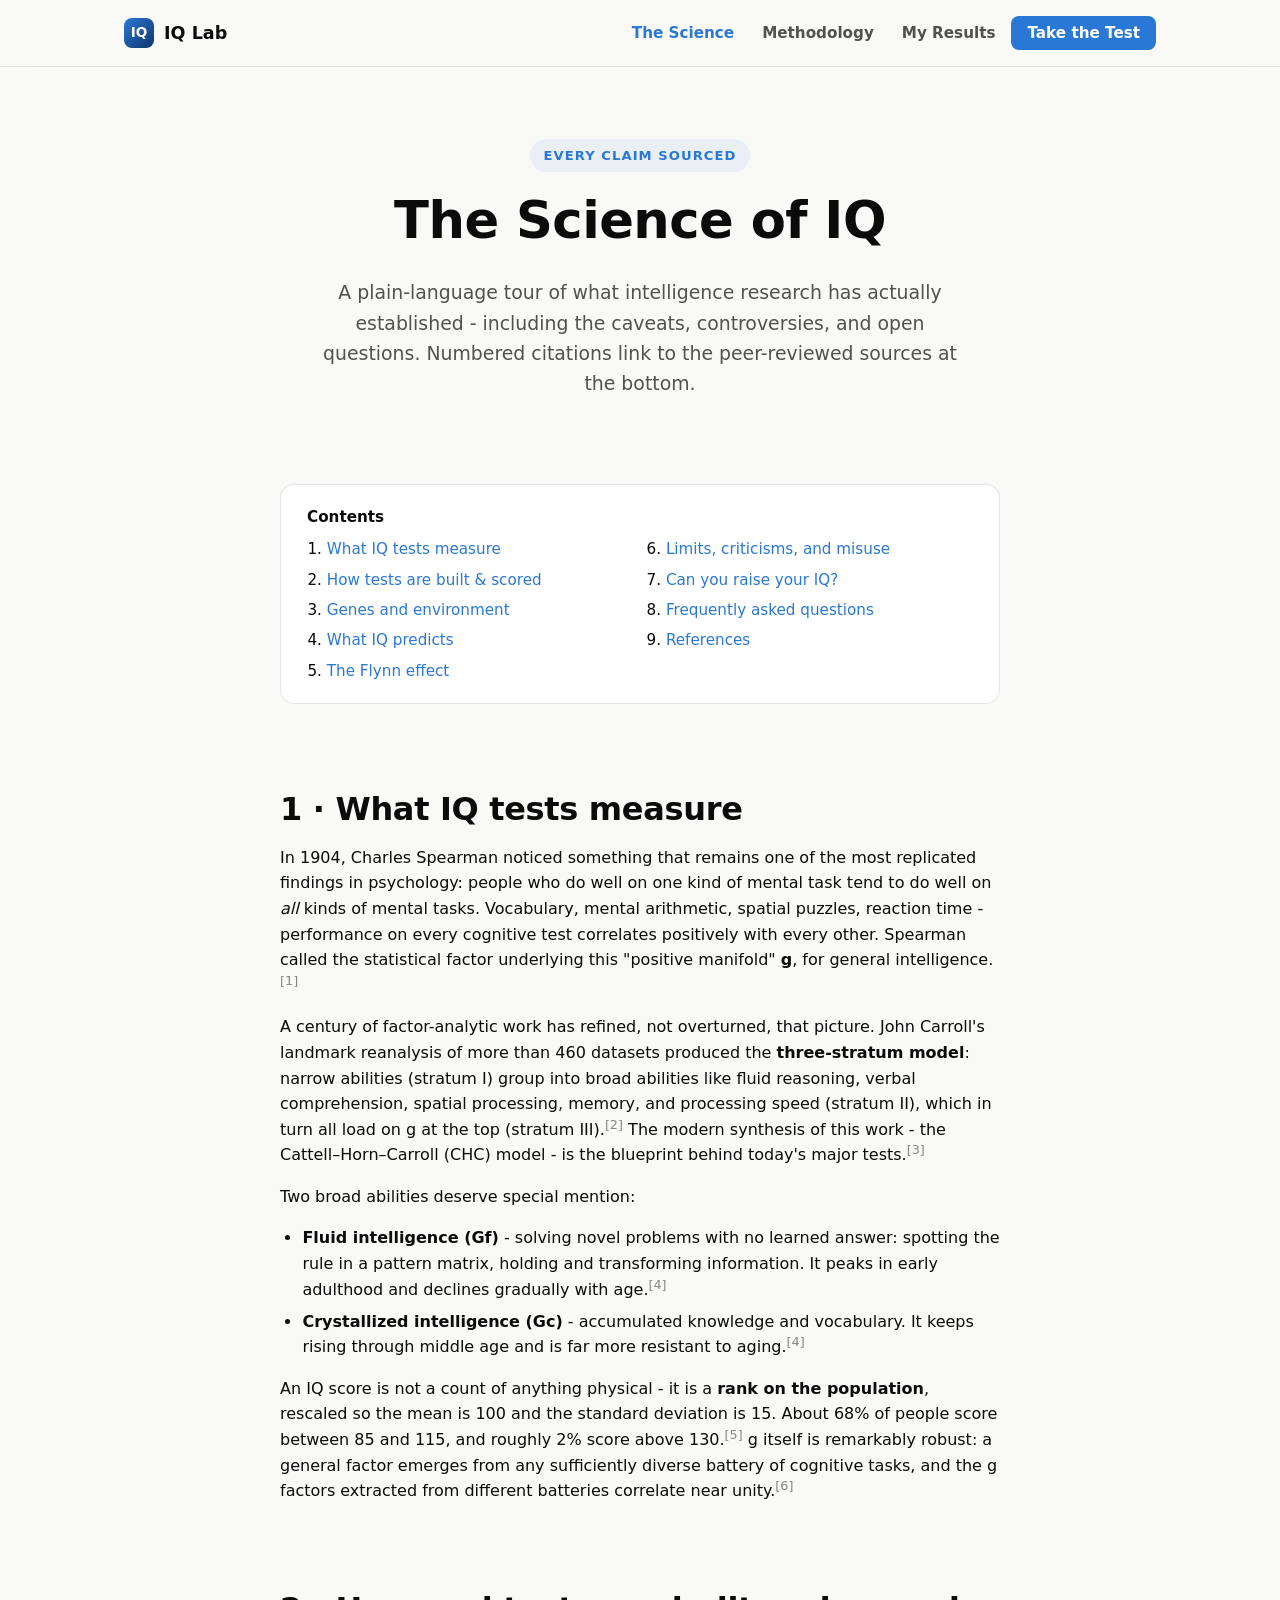
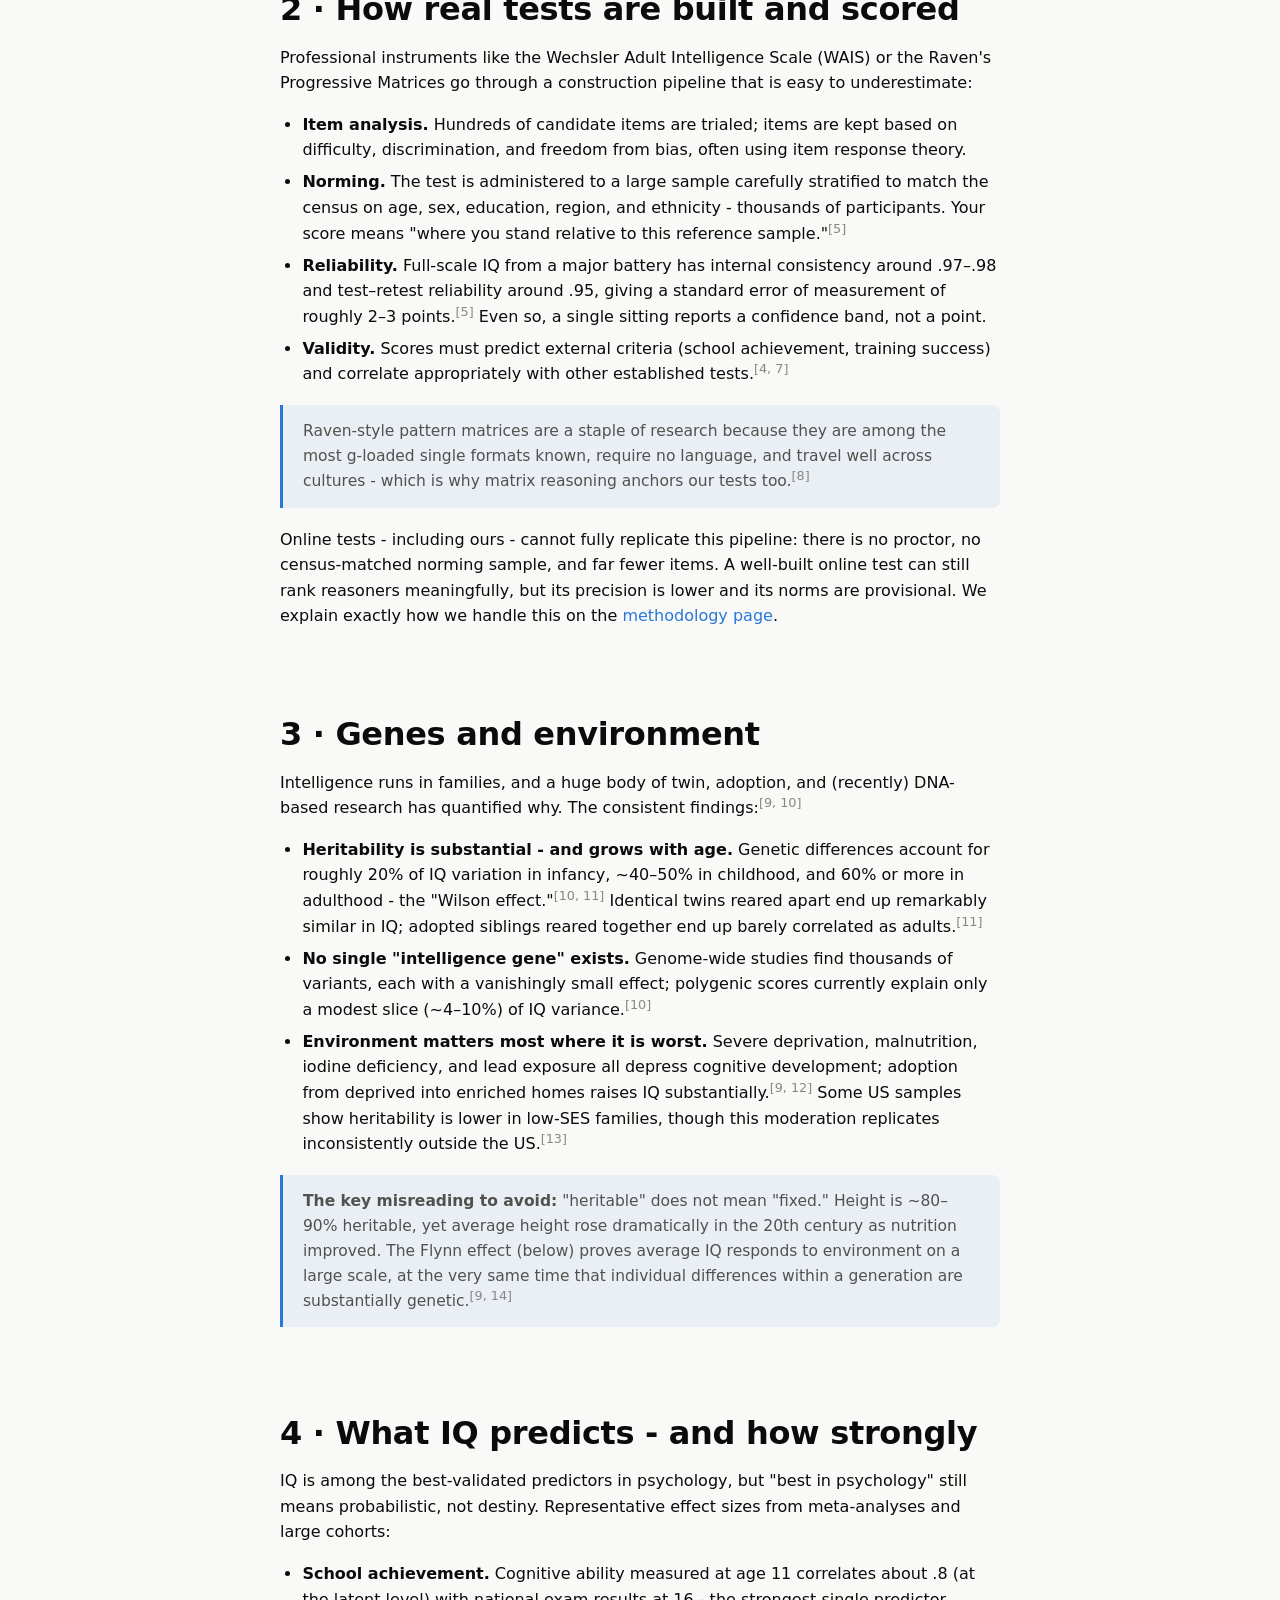
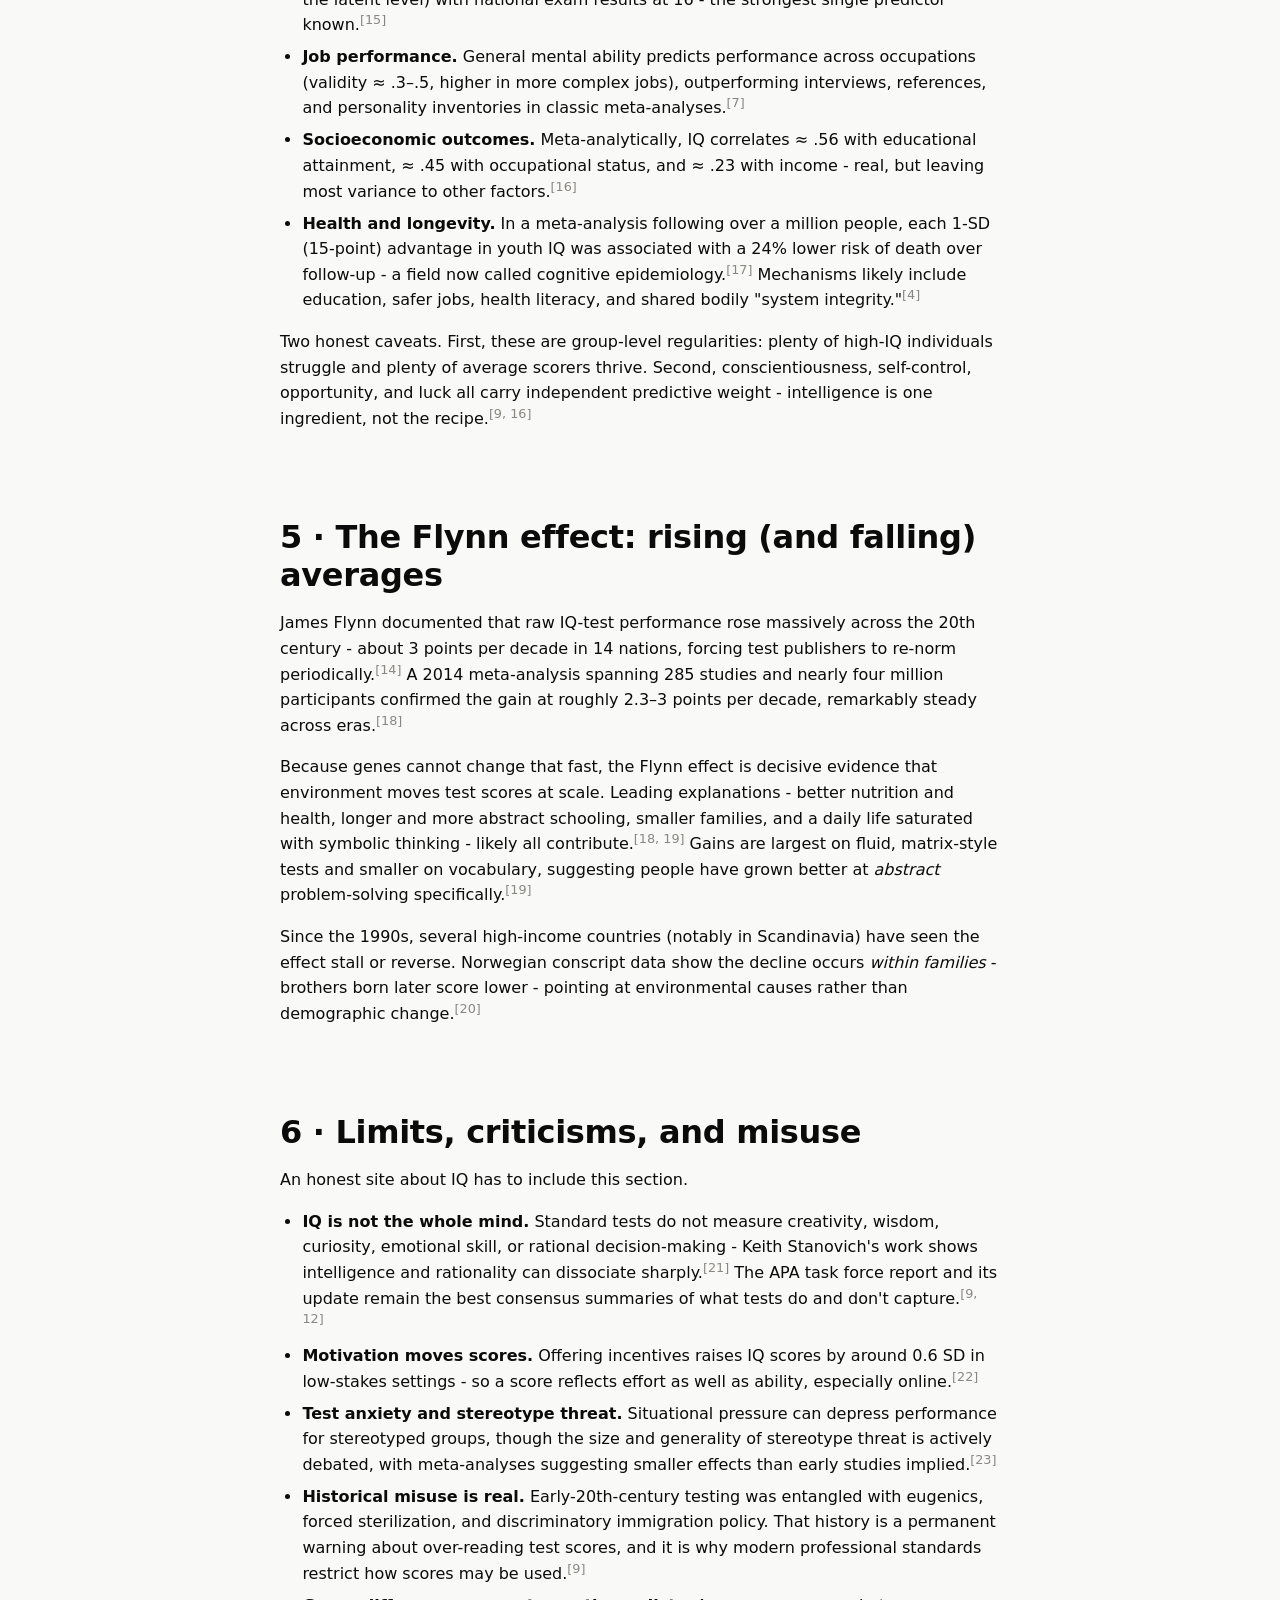
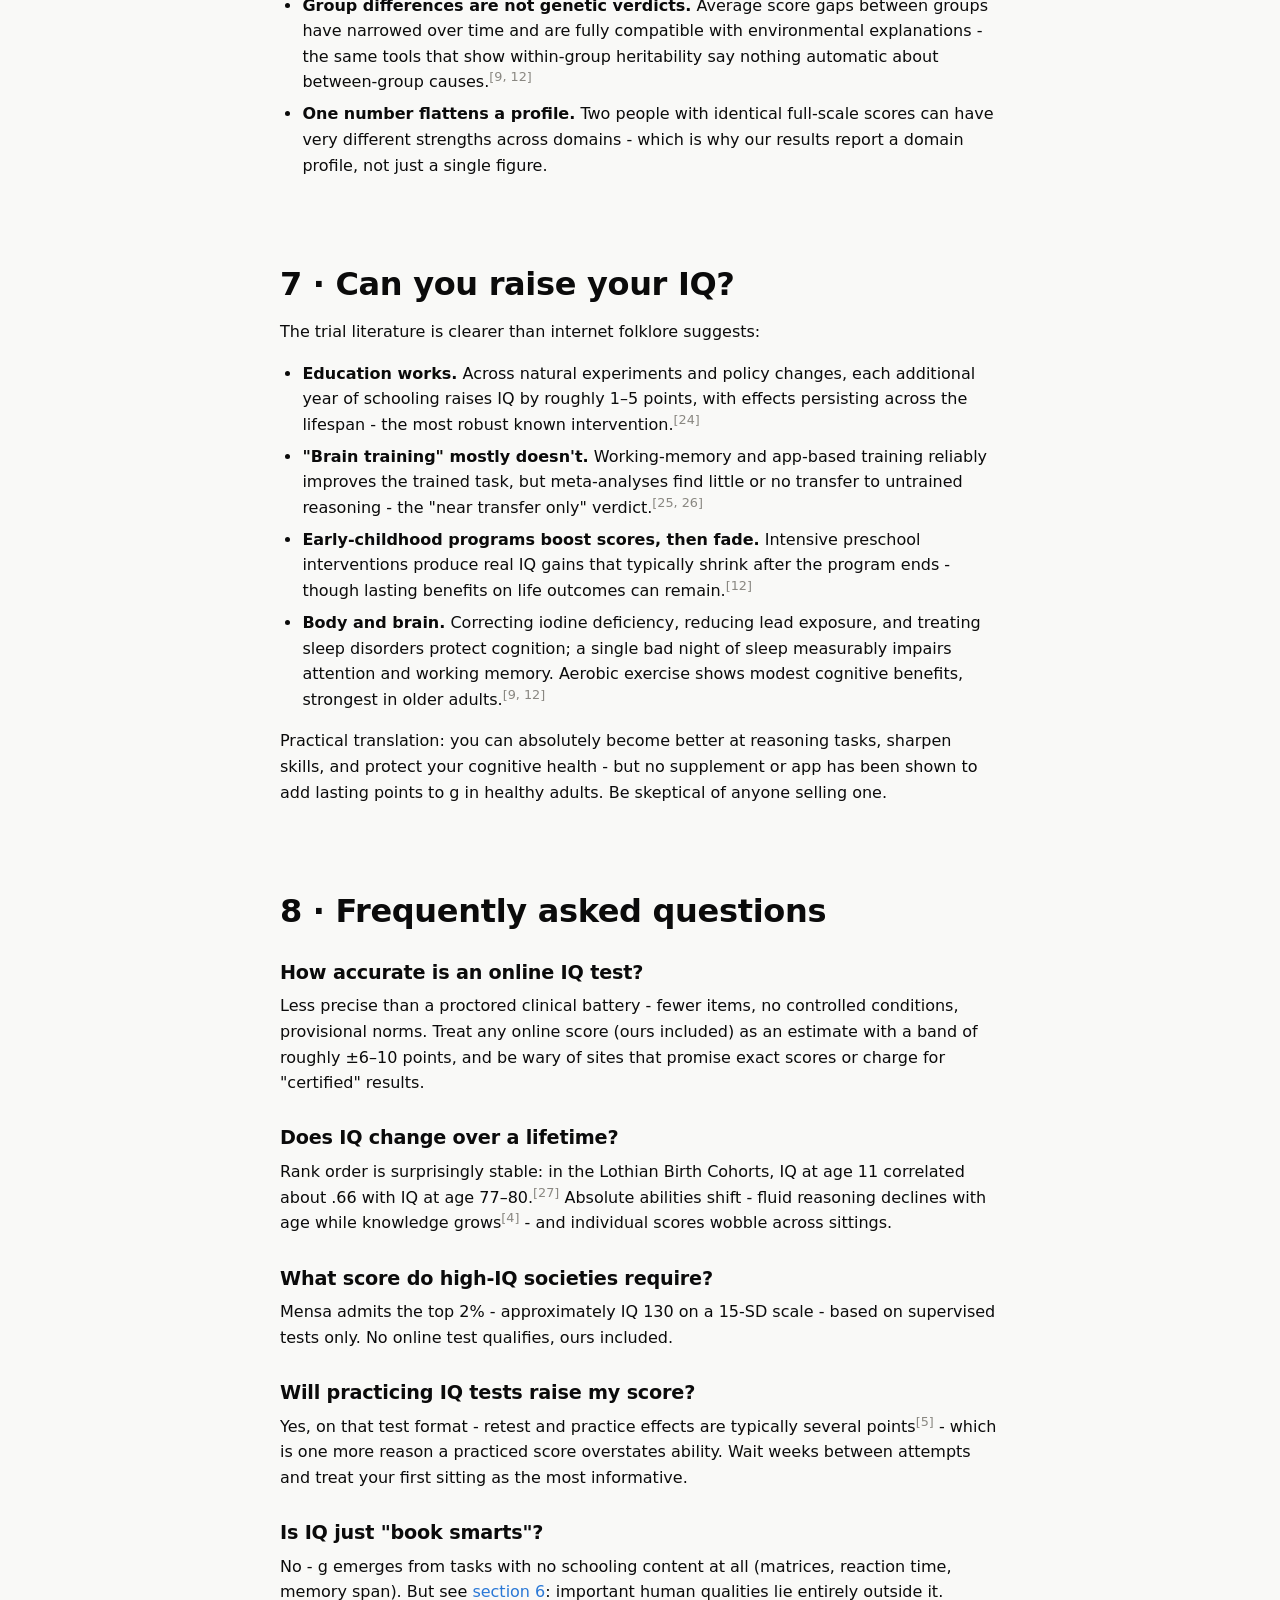
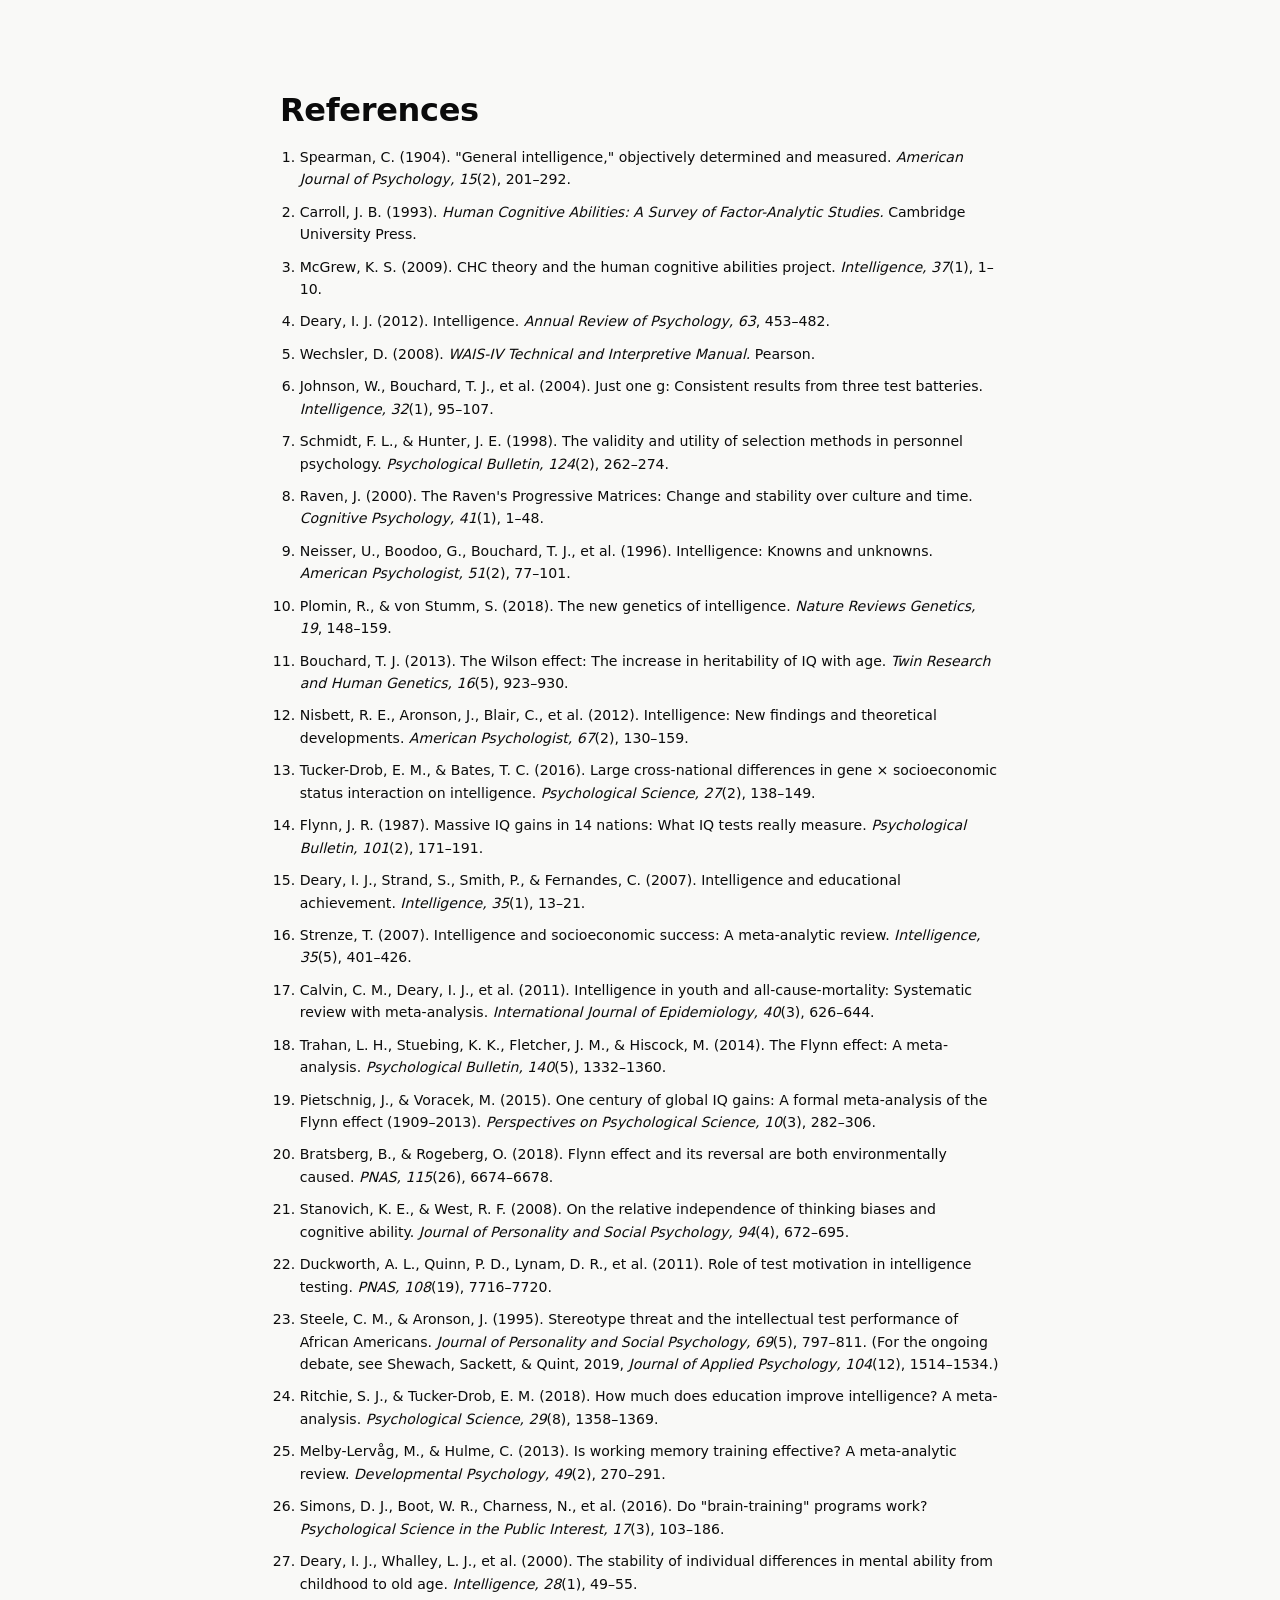
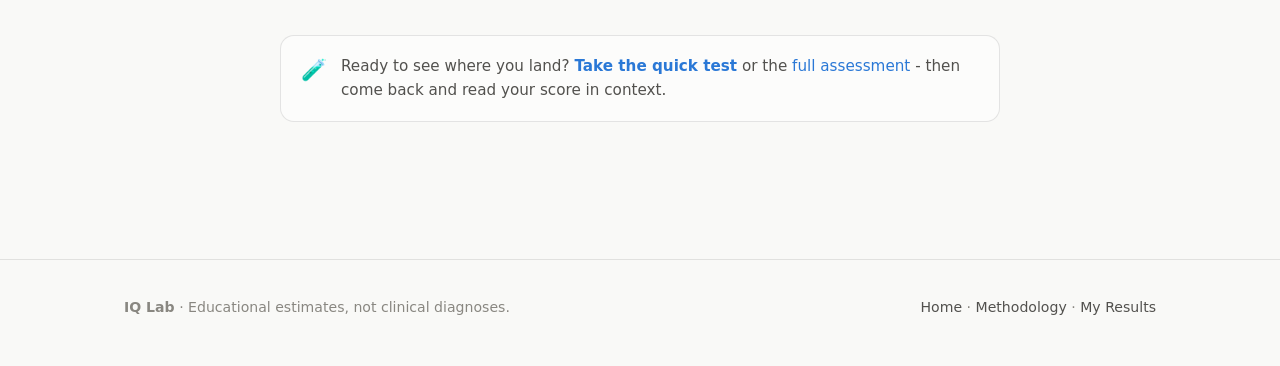
==== commit d2e2cf5b: "Replace em dashes with hyphens; add Open Graph link-preview tags and card image Co-Authored-By: Clau" ====
--- a/learn.html
+++ b/learn.html
@@ -3,8 +3,17 @@
 <head>
 <meta charset="UTF-8">
 <meta name="viewport" content="width=device-width, initial-scale=1.0">
-<title>The Science of IQ — IQ Lab</title>
+<title>The Science of IQ - IQ Lab</title>
 <meta name="description" content="What a century of peer-reviewed research says about intelligence: the g factor, genes and environment, the Flynn effect, what IQ predicts, and its limits.">
+<meta property="og:type" content="website">
+<meta property="og:site_name" content="IQ Lab">
+<meta property="og:title" content="The Science of IQ - IQ Lab">
+<meta property="og:description" content="What a century of peer-reviewed research says about intelligence: the g factor, genes and environment, the Flynn effect, and what IQ predicts.">
+<meta property="og:url" content="https://westongriffin.github.io/iq-lab/learn.html">
+<meta property="og:image" content="https://westongriffin.github.io/iq-lab/og-card.png">
+<meta property="og:image:width" content="1200">
+<meta property="og:image:height" content="630">
+<meta name="twitter:card" content="summary_large_image">
 <link rel="stylesheet" href="css/style.css">
 <link rel="icon" href="data:image/svg+xml,<svg xmlns='http://www.w3.org/2000/svg' viewBox='0 0 100 100'><text y='.9em' font-size='90'>🧠</text></svg>">
 </head>
@@ -26,7 +35,7 @@
   <div class="container">
     <span class="eyebrow">Every claim sourced</span>
     <h1>The Science of IQ</h1>
-    <p class="lede">A plain-language tour of what intelligence research has actually established —
+    <p class="lede">A plain-language tour of what intelligence research has actually established -
     including the caveats, controversies, and open questions. Numbered citations link to the
     peer-reviewed sources at the bottom.</p>
   </div>
@@ -52,24 +61,24 @@
   <h2 id="what-is-iq">1 · What IQ tests measure</h2>
   <p>In 1904, Charles Spearman noticed something that remains one of the most replicated findings in
   psychology: people who do well on one kind of mental task tend to do well on <em>all</em> kinds of mental
-  tasks. Vocabulary, mental arithmetic, spatial puzzles, reaction time — performance on every cognitive test
+  tasks. Vocabulary, mental arithmetic, spatial puzzles, reaction time - performance on every cognitive test
   correlates positively with every other. Spearman called the statistical factor underlying this "positive
   manifold" <strong>g</strong>, for general intelligence.<span class="cite">[1]</span></p>
   <p>A century of factor-analytic work has refined, not overturned, that picture. John Carroll's landmark
   reanalysis of more than 460 datasets produced the <strong>three-stratum model</strong>: narrow abilities
   (stratum I) group into broad abilities like fluid reasoning, verbal comprehension, spatial processing,
   memory, and processing speed (stratum II), which in turn all load on g at the top (stratum III).<span class="cite">[2]</span>
-  The modern synthesis of this work — the Cattell–Horn–Carroll (CHC) model — is the blueprint behind
+  The modern synthesis of this work - the Cattell–Horn–Carroll (CHC) model - is the blueprint behind
   today's major tests.<span class="cite">[3]</span></p>
   <p>Two broad abilities deserve special mention:</p>
   <ul>
-    <li><strong>Fluid intelligence (Gf)</strong> — solving novel problems with no learned answer: spotting the
+    <li><strong>Fluid intelligence (Gf)</strong> - solving novel problems with no learned answer: spotting the
     rule in a pattern matrix, holding and transforming information. It peaks in early adulthood and declines
     gradually with age.<span class="cite">[4]</span></li>
-    <li><strong>Crystallized intelligence (Gc)</strong> — accumulated knowledge and vocabulary. It keeps
+    <li><strong>Crystallized intelligence (Gc)</strong> - accumulated knowledge and vocabulary. It keeps
     rising through middle age and is far more resistant to aging.<span class="cite">[4]</span></li>
   </ul>
-  <p>An IQ score is not a count of anything physical — it is a <strong>rank on the population</strong>,
+  <p>An IQ score is not a count of anything physical - it is a <strong>rank on the population</strong>,
   rescaled so the mean is 100 and the standard deviation is 15. About 68% of people score between 85 and
   115, and roughly 2% score above 130.<span class="cite">[5]</span> g itself is remarkably robust: a general factor
   emerges from any sufficiently diverse battery of cognitive tasks, and the g factors extracted from
@@ -82,7 +91,7 @@
     <li><strong>Item analysis.</strong> Hundreds of candidate items are trialed; items are kept based on
     difficulty, discrimination, and freedom from bias, often using item response theory.</li>
     <li><strong>Norming.</strong> The test is administered to a large sample carefully stratified to match
-    the census on age, sex, education, region, and ethnicity — thousands of participants. Your score means
+    the census on age, sex, education, region, and ethnicity - thousands of participants. Your score means
     "where you stand relative to this reference sample."<span class="cite">[5]</span></li>
     <li><strong>Reliability.</strong> Full-scale IQ from a major battery has internal consistency around
     .97–.98 and test–retest reliability around .95, giving a standard error of measurement of roughly
@@ -91,9 +100,9 @@
     success) and correlate appropriately with other established tests.<span class="cite">[4, 7]</span></li>
   </ul>
   <blockquote>Raven-style pattern matrices are a staple of research because they are among the most
-  g-loaded single formats known, require no language, and travel well across cultures — which is why
+  g-loaded single formats known, require no language, and travel well across cultures - which is why
   matrix reasoning anchors our tests too.<span class="cite">[8]</span></blockquote>
-  <p>Online tests — including ours — cannot fully replicate this pipeline: there is no proctor, no
+  <p>Online tests - including ours - cannot fully replicate this pipeline: there is no proctor, no
   census-matched norming sample, and far fewer items. A well-built online test can still rank reasoners
   meaningfully, but its precision is lower and its norms are provisional. We explain exactly how we handle
   this on the <a href="methodology.html">methodology page</a>.</p>
@@ -102,8 +111,8 @@
   <p>Intelligence runs in families, and a huge body of twin, adoption, and (recently) DNA-based research
   has quantified why. The consistent findings:<span class="cite">[9, 10]</span></p>
   <ul>
-    <li><strong>Heritability is substantial — and grows with age.</strong> Genetic differences account for
-    roughly 20% of IQ variation in infancy, ~40–50% in childhood, and 60% or more in adulthood — the
+    <li><strong>Heritability is substantial - and grows with age.</strong> Genetic differences account for
+    roughly 20% of IQ variation in infancy, ~40–50% in childhood, and 60% or more in adulthood - the
     "Wilson effect."<span class="cite">[10, 11]</span> Identical twins reared apart end up remarkably similar in IQ;
     adopted siblings reared together end up barely correlated as adults.<span class="cite">[11]</span></li>
     <li><strong>No single "intelligence gene" exists.</strong> Genome-wide studies find thousands of variants,
@@ -119,50 +128,50 @@
   Flynn effect (below) proves average IQ responds to environment on a large scale, at the very same time
   that individual differences within a generation are substantially genetic.<span class="cite">[9, 14]</span></blockquote>
 
-  <h2 id="predicts">4 · What IQ predicts — and how strongly</h2>
+  <h2 id="predicts">4 · What IQ predicts - and how strongly</h2>
   <p>IQ is among the best-validated predictors in psychology, but "best in psychology" still means
   probabilistic, not destiny. Representative effect sizes from meta-analyses and large cohorts:</p>
   <ul>
     <li><strong>School achievement.</strong> Cognitive ability measured at age 11 correlates about .8 (at
-    the latent level) with national exam results at 16 — the strongest single predictor known.<span class="cite">[15]</span></li>
+    the latent level) with national exam results at 16 - the strongest single predictor known.<span class="cite">[15]</span></li>
     <li><strong>Job performance.</strong> General mental ability predicts performance across occupations
     (validity ≈ .3–.5, higher in more complex jobs), outperforming interviews, references, and
     personality inventories in classic meta-analyses.<span class="cite">[7]</span></li>
     <li><strong>Socioeconomic outcomes.</strong> Meta-analytically, IQ correlates ≈ .56 with educational
-    attainment, ≈ .45 with occupational status, and ≈ .23 with income — real, but leaving most variance
+    attainment, ≈ .45 with occupational status, and ≈ .23 with income - real, but leaving most variance
     to other factors.<span class="cite">[16]</span></li>
     <li><strong>Health and longevity.</strong> In a meta-analysis following over a million people, each
-    1-SD (15-point) advantage in youth IQ was associated with a 24% lower risk of death over follow-up —
+    1-SD (15-point) advantage in youth IQ was associated with a 24% lower risk of death over follow-up -
     a field now called cognitive epidemiology.<span class="cite">[17]</span> Mechanisms likely include education,
     safer jobs, health literacy, and shared bodily "system integrity."<span class="cite">[4]</span></li>
   </ul>
   <p>Two honest caveats. First, these are group-level regularities: plenty of high-IQ individuals struggle
   and plenty of average scorers thrive. Second, conscientiousness, self-control, opportunity, and luck all
-  carry independent predictive weight — intelligence is one ingredient, not the recipe.<span class="cite">[9, 16]</span></p>
+  carry independent predictive weight - intelligence is one ingredient, not the recipe.<span class="cite">[9, 16]</span></p>
 
   <h2 id="flynn">5 · The Flynn effect: rising (and falling) averages</h2>
-  <p>James Flynn documented that raw IQ-test performance rose massively across the 20th century — about
+  <p>James Flynn documented that raw IQ-test performance rose massively across the 20th century - about
   3 points per decade in 14 nations, forcing test publishers to re-norm periodically.<span class="cite">[14]</span>
   A 2014 meta-analysis spanning 285 studies and nearly four million participants confirmed the gain at
   roughly 2.3–3 points per decade, remarkably steady across eras.<span class="cite">[18]</span></p>
   <p>Because genes cannot change that fast, the Flynn effect is decisive evidence that environment moves
-  test scores at scale. Leading explanations — better nutrition and health, longer and more abstract
-  schooling, smaller families, and a daily life saturated with symbolic thinking — likely all
+  test scores at scale. Leading explanations - better nutrition and health, longer and more abstract
+  schooling, smaller families, and a daily life saturated with symbolic thinking - likely all
   contribute.<span class="cite">[18, 19]</span> Gains are largest on fluid, matrix-style tests and smaller on
   vocabulary, suggesting people have grown better at <em>abstract</em> problem-solving specifically.<span class="cite">[19]</span></p>
   <p>Since the 1990s, several high-income countries (notably in Scandinavia) have seen the effect stall or
-  reverse. Norwegian conscript data show the decline occurs <em>within families</em> — brothers born later
-  score lower — pointing at environmental causes rather than demographic change.<span class="cite">[20]</span></p>
+  reverse. Norwegian conscript data show the decline occurs <em>within families</em> - brothers born later
+  score lower - pointing at environmental causes rather than demographic change.<span class="cite">[20]</span></p>
 
   <h2 id="limits">6 · Limits, criticisms, and misuse</h2>
   <p>An honest site about IQ has to include this section.</p>
   <ul>
     <li><strong>IQ is not the whole mind.</strong> Standard tests do not measure creativity, wisdom,
-    curiosity, emotional skill, or rational decision-making — Keith Stanovich's work shows intelligence and
+    curiosity, emotional skill, or rational decision-making - Keith Stanovich's work shows intelligence and
     rationality can dissociate sharply.<span class="cite">[21]</span> The APA task force report and its update remain
     the best consensus summaries of what tests do and don't capture.<span class="cite">[9, 12]</span></li>
     <li><strong>Motivation moves scores.</strong> Offering incentives raises IQ scores by around 0.6 SD in
-    low-stakes settings — so a score reflects effort as well as ability, especially online.<span class="cite">[22]</span></li>
+    low-stakes settings - so a score reflects effort as well as ability, especially online.<span class="cite">[22]</span></li>
     <li><strong>Test anxiety and stereotype threat.</strong> Situational pressure can depress performance
     for stereotyped groups, though the size and generality of stereotype threat is actively debated, with
     meta-analyses suggesting smaller effects than early studies implied.<span class="cite">[23]</span></li>
@@ -171,10 +180,10 @@
     over-reading test scores, and it is why modern professional standards restrict how scores may be
     used.<span class="cite">[9]</span></li>
     <li><strong>Group differences are not genetic verdicts.</strong> Average score gaps between groups have
-    narrowed over time and are fully compatible with environmental explanations — the same tools that show
+    narrowed over time and are fully compatible with environmental explanations - the same tools that show
     within-group heritability say nothing automatic about between-group causes.<span class="cite">[9, 12]</span></li>
     <li><strong>One number flattens a profile.</strong> Two people with identical full-scale scores can have
-    very different strengths across domains — which is why our results report a domain profile, not just a
+    very different strengths across domains - which is why our results report a domain profile, not just a
     single figure.</li>
   </ul>
 
@@ -183,39 +192,39 @@
   <ul>
     <li><strong>Education works.</strong> Across natural experiments and policy changes, each additional
     year of schooling raises IQ by roughly 1–5 points, with effects persisting across the
-    lifespan — the most robust known intervention.<span class="cite">[24]</span></li>
+    lifespan - the most robust known intervention.<span class="cite">[24]</span></li>
     <li><strong>"Brain training" mostly doesn't.</strong> Working-memory and app-based training reliably
-    improves the trained task, but meta-analyses find little or no transfer to untrained reasoning —
+    improves the trained task, but meta-analyses find little or no transfer to untrained reasoning -
     the "near transfer only" verdict.<span class="cite">[25, 26]</span></li>
     <li><strong>Early-childhood programs boost scores, then fade.</strong> Intensive preschool interventions
-    produce real IQ gains that typically shrink after the program ends — though lasting benefits on life
+    produce real IQ gains that typically shrink after the program ends - though lasting benefits on life
     outcomes can remain.<span class="cite">[12]</span></li>
     <li><strong>Body and brain.</strong> Correcting iodine deficiency, reducing lead exposure, and treating
     sleep disorders protect cognition; a single bad night of sleep measurably impairs attention and working
     memory. Aerobic exercise shows modest cognitive benefits, strongest in older adults.<span class="cite">[9, 12]</span></li>
   </ul>
   <p>Practical translation: you can absolutely become better at reasoning tasks, sharpen skills, and protect
-  your cognitive health — but no supplement or app has been shown to add lasting points to g in healthy
+  your cognitive health - but no supplement or app has been shown to add lasting points to g in healthy
   adults. Be skeptical of anyone selling one.</p>
 
   <h2 id="faq">8 · Frequently asked questions</h2>
   <h3>How accurate is an online IQ test?</h3>
-  <p>Less precise than a proctored clinical battery — fewer items, no controlled conditions, provisional
+  <p>Less precise than a proctored clinical battery - fewer items, no controlled conditions, provisional
   norms. Treat any online score (ours included) as an estimate with a band of roughly ±6–10 points, and be
   wary of sites that promise exact scores or charge for "certified" results.</p>
   <h3>Does IQ change over a lifetime?</h3>
   <p>Rank order is surprisingly stable: in the Lothian Birth Cohorts, IQ at age 11 correlated about .66
-  with IQ at age 77–80.<span class="cite">[27]</span> Absolute abilities shift — fluid reasoning declines with age
-  while knowledge grows<span class="cite">[4]</span> — and individual scores wobble across sittings.</p>
+  with IQ at age 77–80.<span class="cite">[27]</span> Absolute abilities shift - fluid reasoning declines with age
+  while knowledge grows<span class="cite">[4]</span> - and individual scores wobble across sittings.</p>
   <h3>What score do high-IQ societies require?</h3>
-  <p>Mensa admits the top 2% — approximately IQ 130 on a 15-SD scale — based on supervised tests only.
+  <p>Mensa admits the top 2% - approximately IQ 130 on a 15-SD scale - based on supervised tests only.
   No online test qualifies, ours included.</p>
   <h3>Will practicing IQ tests raise my score?</h3>
-  <p>Yes, on that test format — retest and practice effects are typically several points<span class="cite">[5]</span> —
+  <p>Yes, on that test format - retest and practice effects are typically several points<span class="cite">[5]</span> -
   which is one more reason a practiced score overstates ability. Wait weeks between attempts and treat your
   first sitting as the most informative.</p>
   <h3>Is IQ just "book smarts"?</h3>
-  <p>No — g emerges from tasks with no schooling content at all (matrices, reaction time, memory span). But
+  <p>No - g emerges from tasks with no schooling content at all (matrices, reaction time, memory span). But
   see <a href="#limits">section 6</a>: important human qualities lie entirely outside it.</p>
 
   <h2 id="refs">References</h2>
@@ -252,7 +261,7 @@
   <div class="callout" style="margin-top:40px">
     <span class="em">🧪</span>
     <div>Ready to see where you land? <a href="test.html?mode=short"><strong>Take the quick test</strong></a>
-    or the <a href="test.html?mode=long">full assessment</a> — then come back and read your score in context.</div>
+    or the <a href="test.html?mode=long">full assessment</a> - then come back and read your score in context.</div>
   </div>
 </main>
 
--- a/css/style.css
+++ b/css/style.css
@@ -1,4 +1,4 @@
-/* IQ Lab — global styles */
+/* IQ Lab - global styles */
 
 :root {
   color-scheme: light;
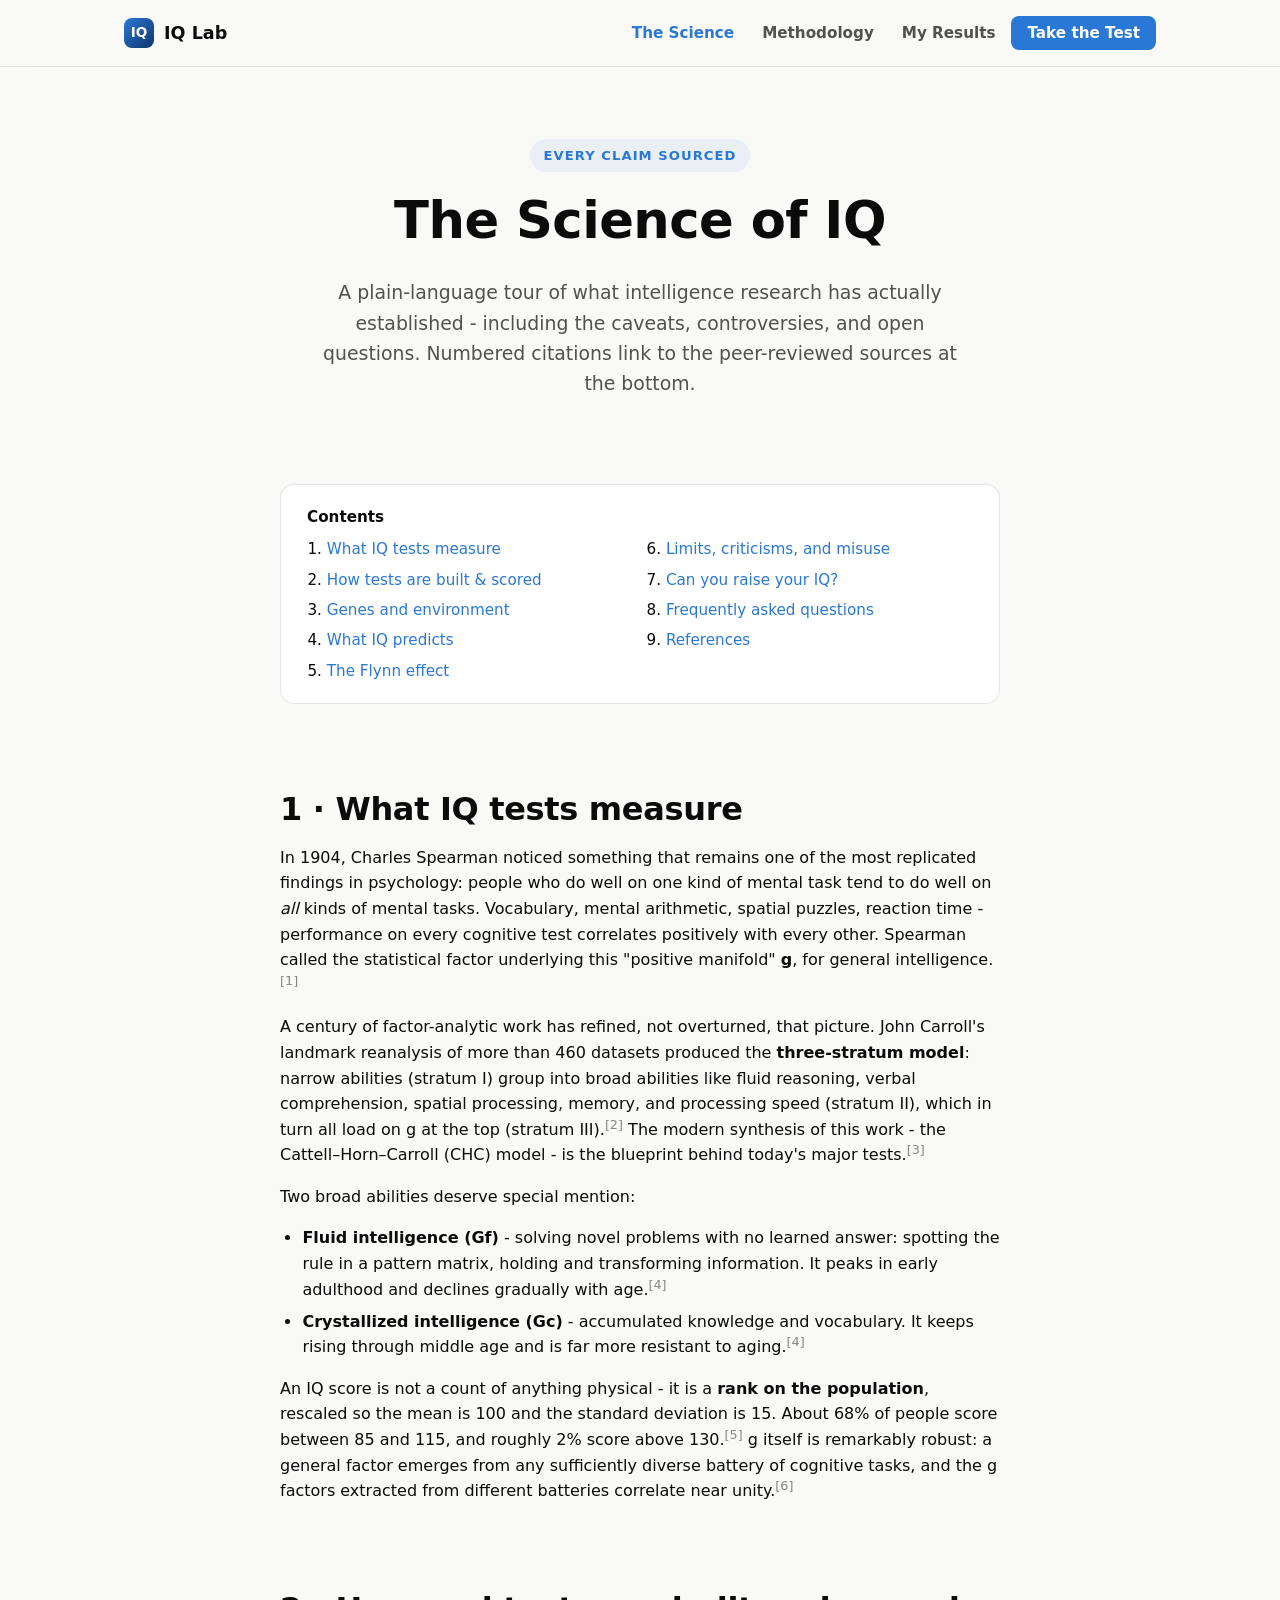
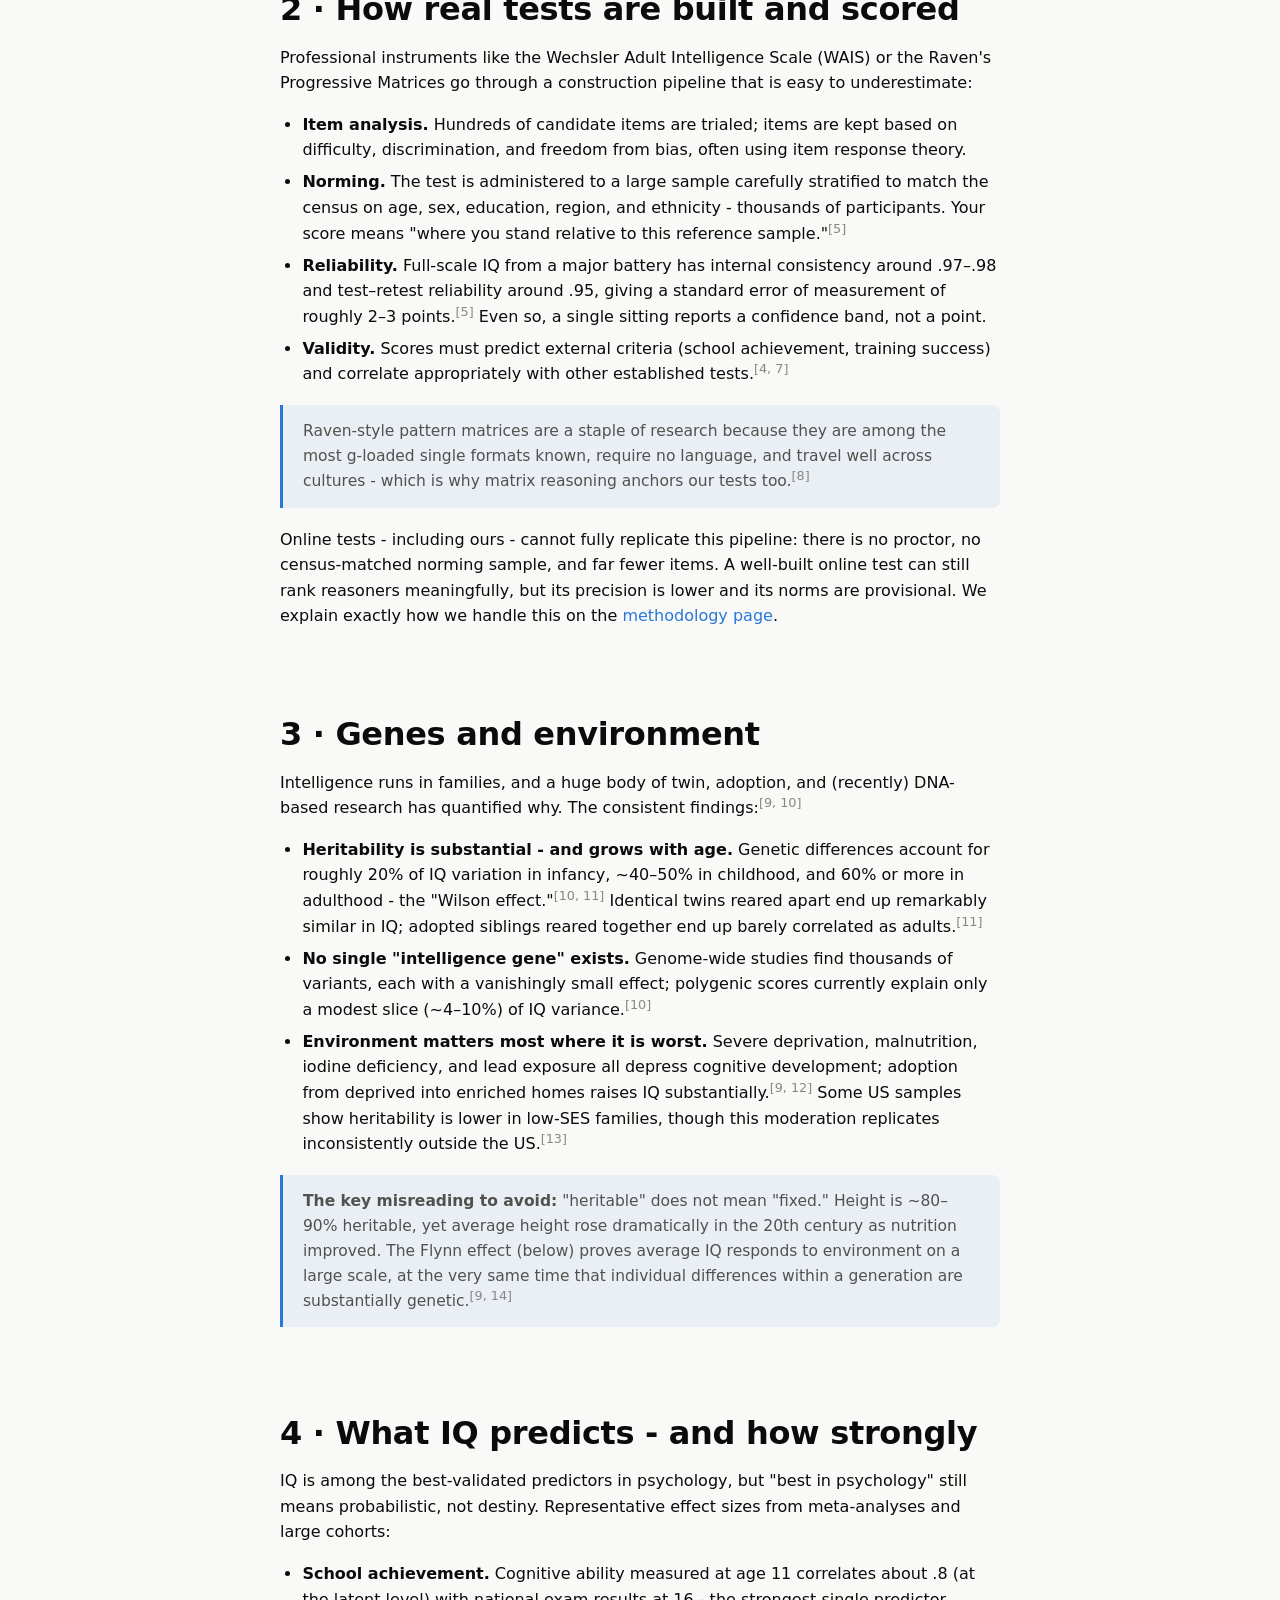
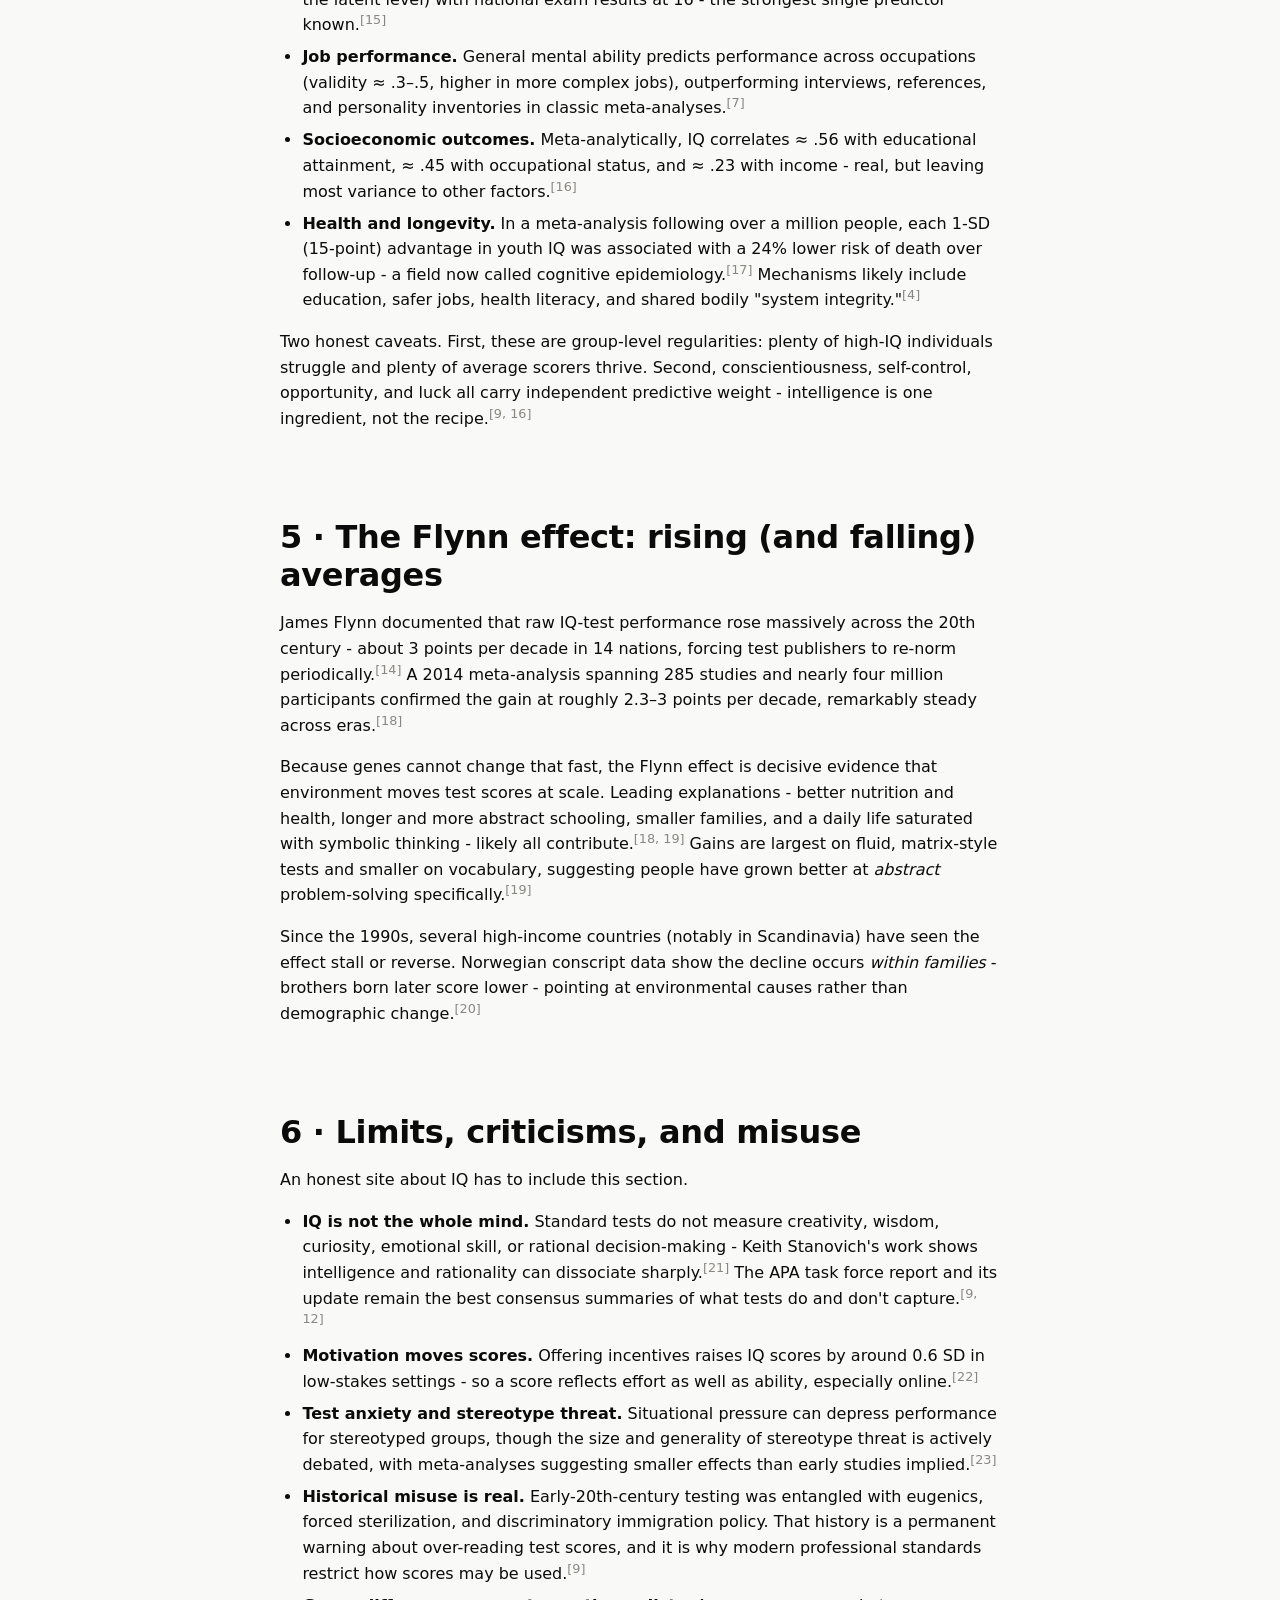
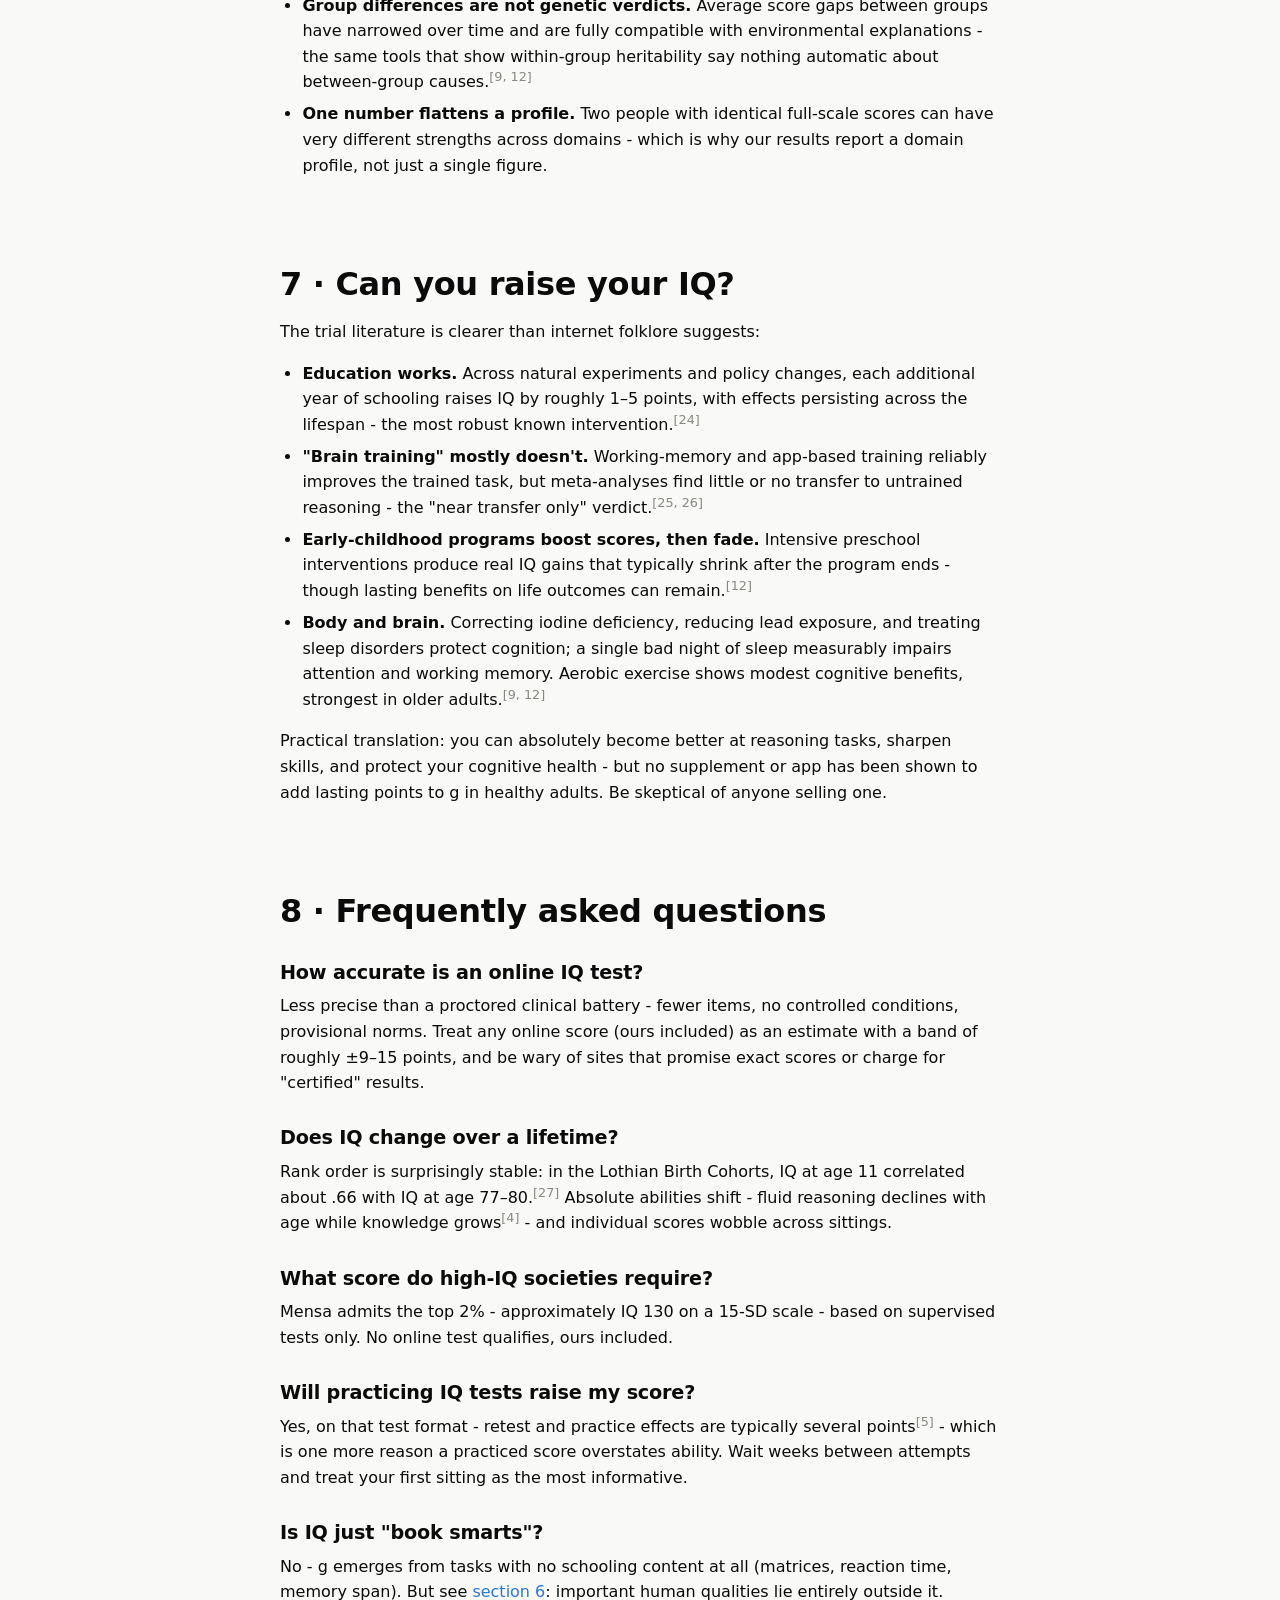
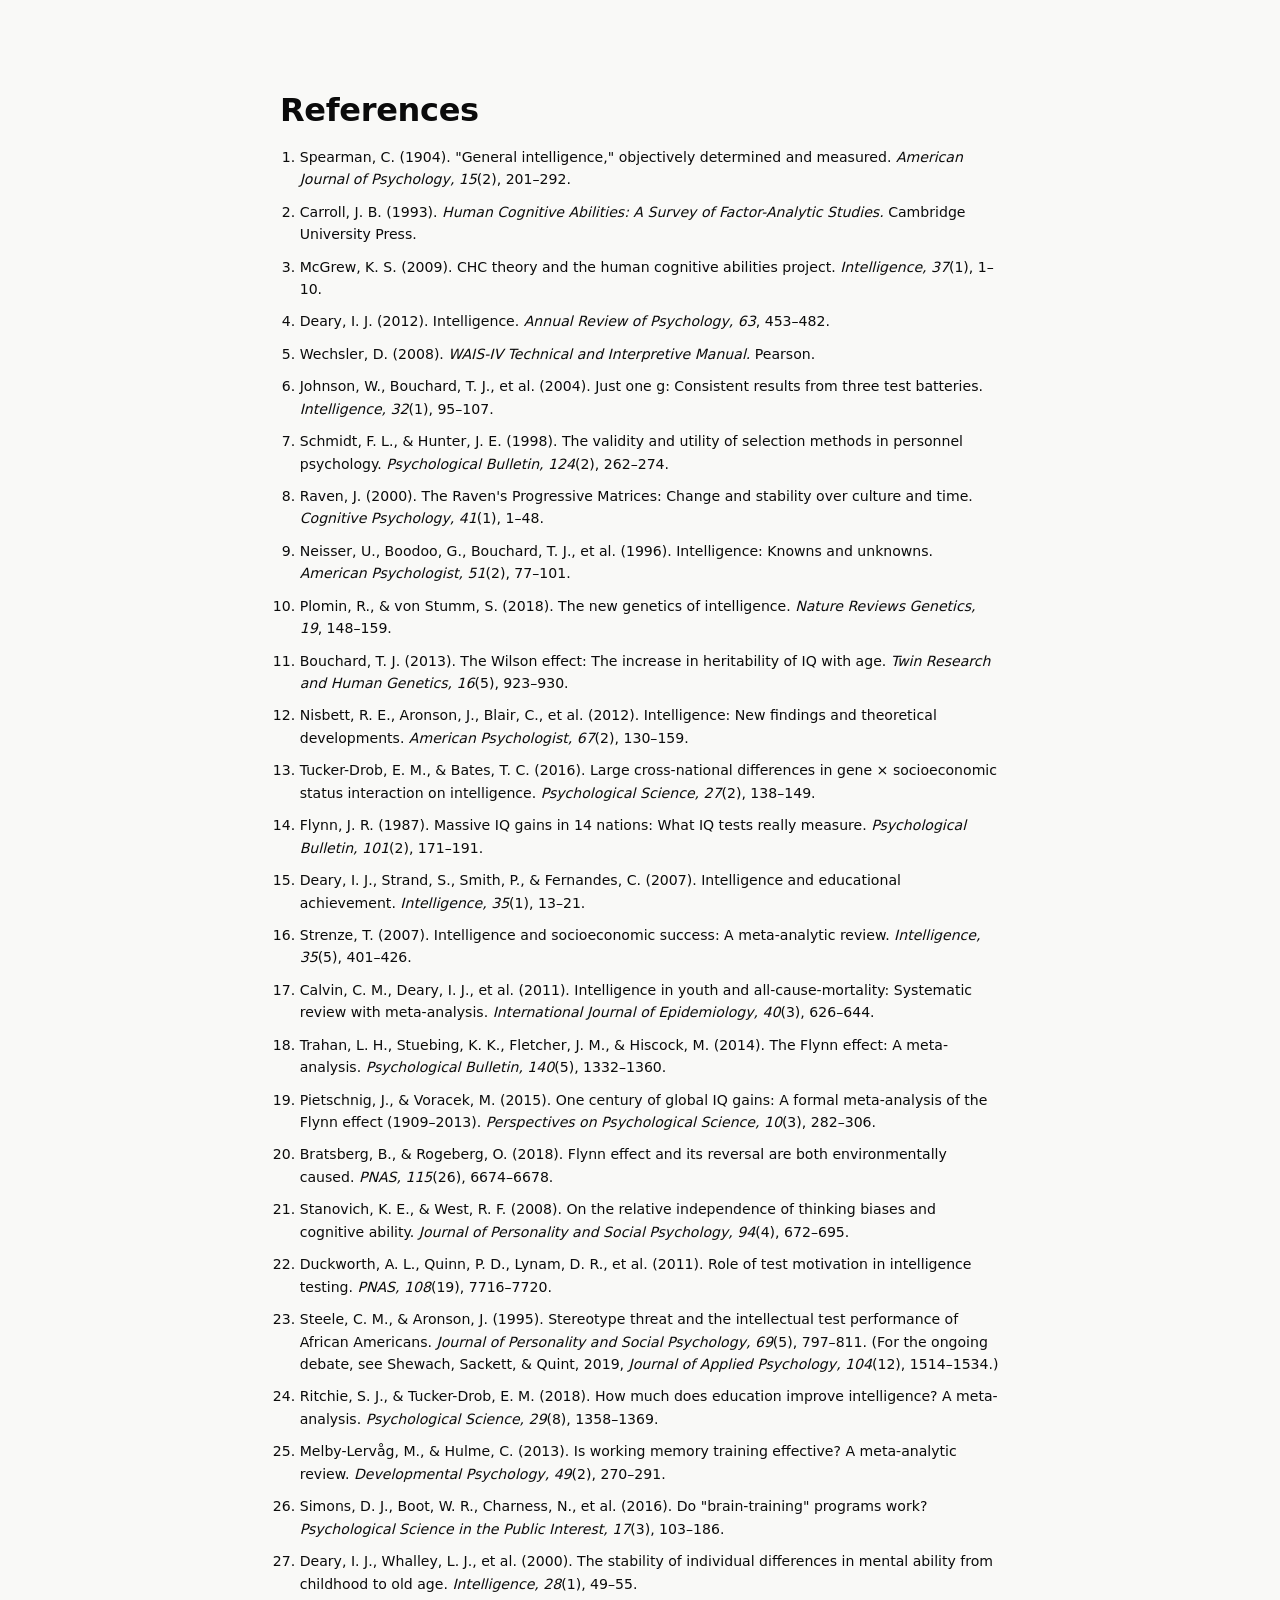
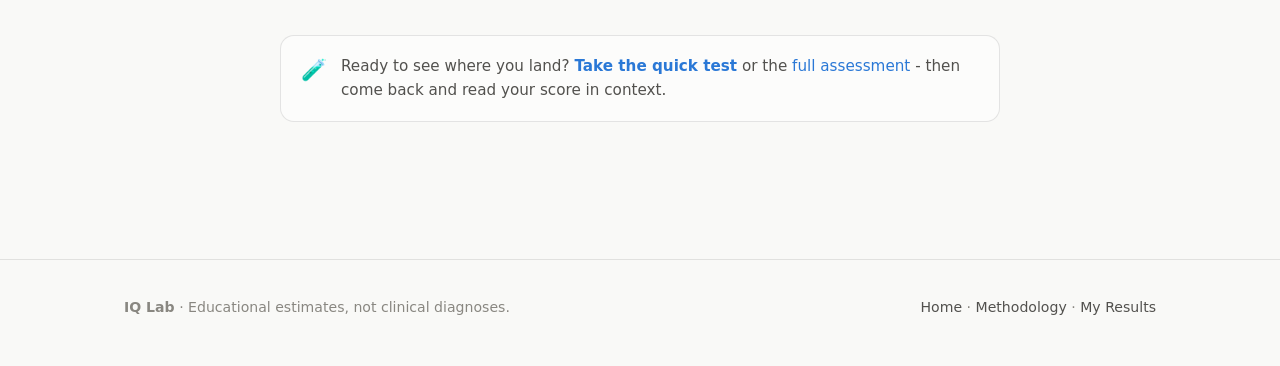
==== commit 61ba8ed2: "Upgrade scoring to Bayesian IRT (3PL) with individualized CIs and rapid-guessing detection Co-Author" ====
--- a/learn.html
+++ b/learn.html
@@ -9,8 +9,8 @@
 <meta property="og:site_name" content="IQ Lab">
 <meta property="og:title" content="The Science of IQ - IQ Lab">
 <meta property="og:description" content="What a century of peer-reviewed research says about intelligence: the g factor, genes and environment, the Flynn effect, and what IQ predicts.">
-<meta property="og:url" content="https://westongriffin.github.io/iq-lab/learn.html">
-<meta property="og:image" content="https://westongriffin.github.io/iq-lab/og-card.png">
+<meta property="og:url" content="https://theofficialiqtest.com/learn.html">
+<meta property="og:image" content="https://theofficialiqtest.com/og-card.png">
 <meta property="og:image:width" content="1200">
 <meta property="og:image:height" content="630">
 <meta name="twitter:card" content="summary_large_image">
@@ -210,7 +210,7 @@
   <h2 id="faq">8 · Frequently asked questions</h2>
   <h3>How accurate is an online IQ test?</h3>
   <p>Less precise than a proctored clinical battery - fewer items, no controlled conditions, provisional
-  norms. Treat any online score (ours included) as an estimate with a band of roughly ±6–10 points, and be
+  norms. Treat any online score (ours included) as an estimate with a band of roughly ±9–15 points, and be
   wary of sites that promise exact scores or charge for "certified" results.</p>
   <h3>Does IQ change over a lifetime?</h3>
   <p>Rank order is surprisingly stable: in the Lothian Birth Cohorts, IQ at age 11 correlated about .66
